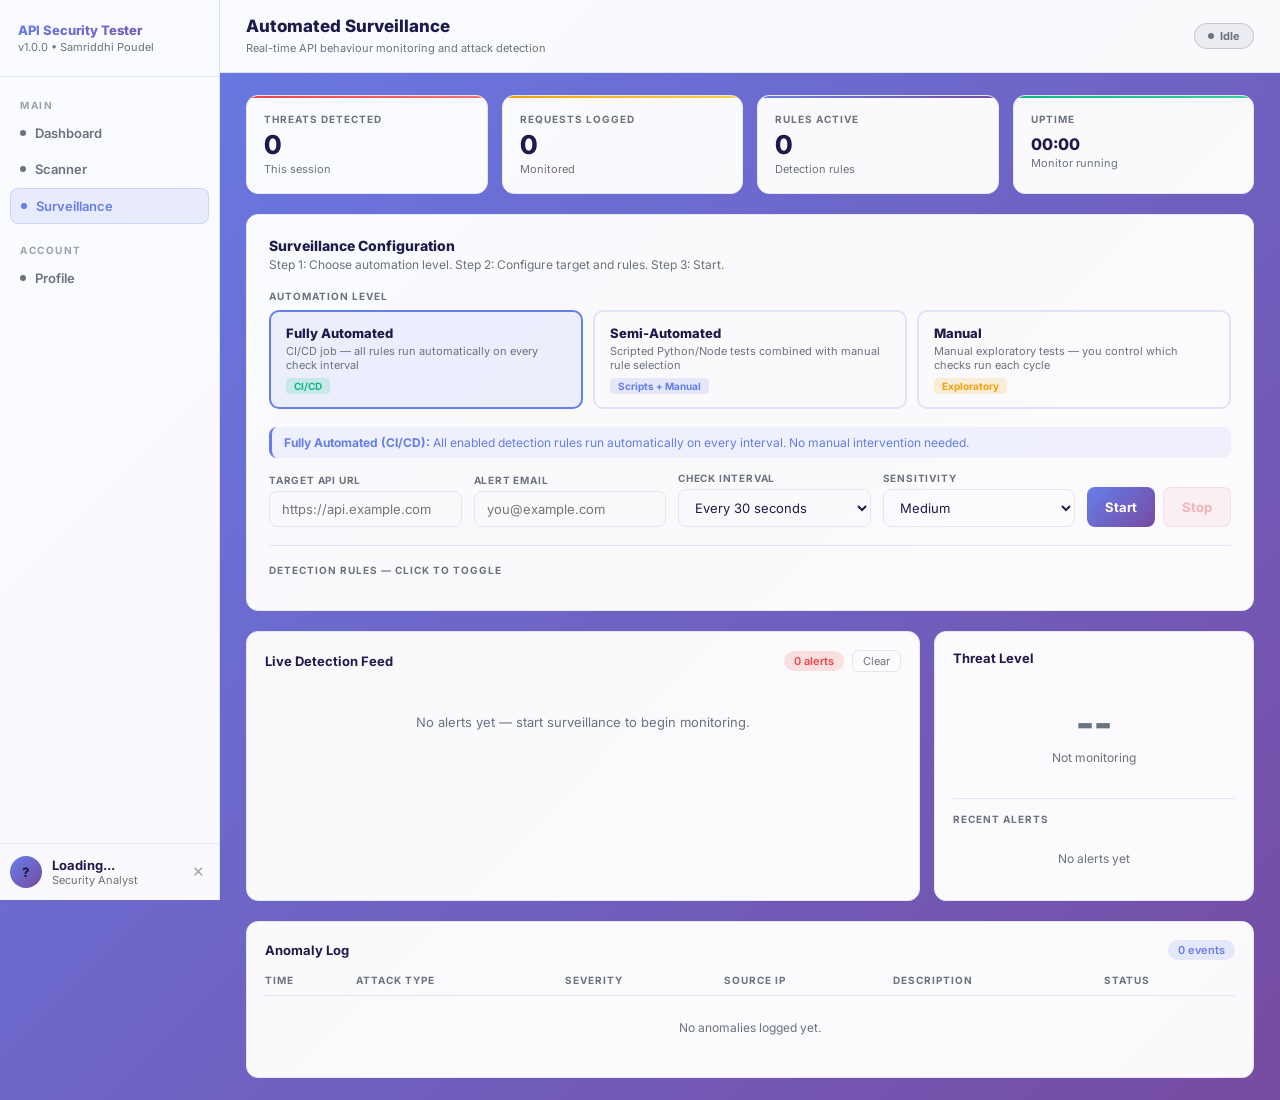
==== frontend/surveillance.html @ ee16714f "Update- scanner problems fixed, results are improved and automation is added along with updated ui" ====
<!DOCTYPE html>
<html lang="en">
<head>
    <meta charset="UTF-8">
    <meta name="viewport" content="width=device-width, initial-scale=1.0">
    <title>Surveillance - API Security Tester</title>
    <style>
        @import url('https://fonts.googleapis.com/css2?family=Inter:wght@400;500;600;700;800&display=swap');
        
        *,*::before,*::after{margin:0;padding:0;box-sizing:border-box;}
        :root{--primary:#667eea;--secondary:#764ba2;--success:#10b981;--danger:#ef4444;--warning:#f59e0b;--info:#3b82f6;--bg:#0c0c1d;--surface:#12122b;--surface2:#1a1a38;--border:rgba(102,126,234,0.15);--text:#e2e8f0;--muted:#64748b;}
        body{font-family: 'Inter', sans-serif;background: linear-gradient(135deg, var(--primary) 0%, var(--secondary) 100%);color: #1e1b4b;min-height:100vh;display:flex;}
        .sidebar{width:220px;flex-shrink:0;background:#12122b;border-right:1px solid rgba(102,126,234,0.15);display:flex;flex-direction:column;position:fixed;top:0;left:0;bottom:0;z-index:100;}
        .logo{padding:22px 18px;border-bottom:1px solid rgba(102,126,234,0.15);}
        .logo h1{font-size:13px;font-weight:800;background:linear-gradient(135deg,var(--primary),var(--secondary));-webkit-background-clip:text;-webkit-text-fill-color:transparent;}
        .logo p{font-size:11px;color: #6b7280;margin-top:2px;font-family: 'Inter', sans-serif;}
        .nav{flex:1;padding:14px 10px;}
        .nav-label{font-size:10px;font-weight:700;color: #6b7280;letter-spacing:1.5px;text-transform:uppercase;padding:8px 10px 5px;}
        .nav-a{color:#64748b !important;display:flex;align-items:center;gap:9px;padding:9px 10px;border-radius:8px;margin-bottom:2px;color: #6b7280;font-size:13px;font-weight:600;text-decoration:none;transition:all .18s;}
        .nav-a:hover{background:rgba(102,126,234,.1);color: #1e1b4b;}
        .nav-a.active{background:rgba(102,126,234,.15);color:var(--primary);border: 1px solid #e5e7eb;}
        .ndot{width:6px;height:6px;border-radius:50%;background:currentColor;flex-shrink:0;}
        .sidebar-foot{padding:12px 10px;border-top:1px solid rgba(102,126,234,0.15);display:flex;align-items:center;gap:10px;}
        .avatar{width:32px;height:32px;border-radius:50%;background:linear-gradient(135deg,var(--primary),var(--secondary));display:flex;align-items:center;justify-content:center;font-weight:800;font-size:13px;flex-shrink:0;}
        .uinfo{flex:1;min-width:0;}
        .uname{font-size:13px;font-weight:700;white-space:nowrap;overflow:hidden;text-overflow:ellipsis;}
        .urole{font-size:11px;color:#64748b;}
        .logout-btn{background:none;border:none;color: #6b7280;cursor:pointer;font-size:15px;padding:4px;transition:color .18s;}
        .logout-btn:hover{color:var(--danger);}
        .main{margin-left:220px;flex:1;display:flex;flex-direction:column;}
        .topbar{padding:16px 26px;border-bottom:1px solid rgba(102,126,234,0.18);background: rgba(255,255,255,0.97);display:flex;justify-content:space-between;align-items:center;position:sticky;top:0;z-index:50;}
        .topbar h2{font-size:17px;font-weight:800;}
        .topbar small{font-size:11px;color: #6b7280;}
        .mon-pill{display:flex;align-items:center;gap:6px;padding:5px 13px;border-radius:20px;font-size:11px;font-weight:700;font-family: 'Inter', sans-serif;background:rgba(100,116,139,.1);border:1px solid rgba(100,116,139,.3);color: #6b7280;}
        .pulse{width:6px;height:6px;border-radius:50%;background:currentColor;animation:pulse 1.5s infinite;}
        @keyframes pulse{0%,100%{opacity:1;}50%{opacity:.3;}}
        .page{padding:22px 26px;}
        .stats{display:grid;grid-template-columns:repeat(4,1fr);gap:14px;margin-bottom:20px;}
        .sc{background: rgba(255,255,255,0.97);border: 1px solid #e5e7eb;border-radius:12px;padding:17px;position:relative;overflow:hidden;transition:transform .2s;}
        .sc:hover{transform:translateY(-2px);}
        .sc::before{content:'';position:absolute;top:0;left:0;right:0;height:2px;}
        .sc.rd::before{background:linear-gradient(90deg,var(--danger),#f87171);}
        .sc.ye::before{background:linear-gradient(90deg,var(--warning),#fcd34d);}
        .sc.bl::before{background:linear-gradient(90deg,var(--primary),var(--secondary));}
        .sc.gr::before{background:linear-gradient(90deg,var(--success),#34d399);}
        .sc-label{font-size:10px;font-weight:700;color: #6b7280;text-transform:uppercase;letter-spacing:1px;margin-bottom:7px;}
        .sc-val{font-size:26px;font-weight:800;font-family: 'Inter', sans-serif;line-height:1;margin-bottom:4px;}
        .sc-sub{font-size:11px;color: #6b7280;}
        .config-panel{background: rgba(255,255,255,0.97);border: 1px solid #e5e7eb;border-radius:12px;padding:22px;margin-bottom:20px;}
        .config-panel h3{font-size:14px;font-weight:800;margin-bottom:3px;}
        .config-sub{font-size:12px;color: #6b7280;margin-bottom:18px;}
        .form-row{display:grid;grid-template-columns:1fr 1fr 1fr 1fr auto;gap:12px;align-items:end;}
        .fg{display:flex;flex-direction:column;gap:5px;}
        .fl{font-size:10px;font-weight:700;color: #6b7280;text-transform:uppercase;letter-spacing:.8px;}
        .fi,.fs{background:rgba(255,255,255,.04);border: 1px solid #e5e7eb;border-radius:8px;padding:9px 12px;color: #1e1b4b;font-family: 'Inter', sans-serif;font-size:13px;width:100%;outline:none;transition:border-color .18s;}
        .fi:focus,.fs:focus{border-color:rgba(102,126,234,.5);}
        .fs option{background:rgba(255,255,255,0.85);}
        .btn-row{display:flex;gap:8px;}
        .btn-start{padding:9px 18px;background:linear-gradient(135deg,var(--primary),var(--secondary));color:#fff;border:none;border-radius:8px;font-family: 'Inter', sans-serif;font-size:13px;font-weight:700;cursor:pointer;transition:all .2s;height:40px;}
        .btn-start:hover:not([disabled]){transform:translateY(-1px);box-shadow:0 6px 16px rgba(102,126,234,.35);}
        .btn-start[disabled]{opacity:.45;cursor:not-allowed;}
        .btn-stop{padding:9px 18px;background:rgba(239,68,68,.12);color:var(--danger);border:1px solid rgba(239,68,68,.3);border-radius:8px;font-family: 'Inter', sans-serif;font-size:13px;font-weight:700;cursor:pointer;transition:all .2s;height:40px;}
        .btn-stop:hover:not([disabled]){background:rgba(239,68,68,.22);}
        .btn-stop[disabled]{opacity:.4;cursor:not-allowed;}
        .rules-wrap{margin-top:18px;padding-top:18px;border-top:1px solid rgba(102,126,234,0.18);}
        .rules-label{font-size:10px;font-weight:700;color: #6b7280;text-transform:uppercase;letter-spacing:1px;margin-bottom:12px;}
        .rules-grid{display:grid;grid-template-columns:repeat(3,1fr);gap:10px;}
        .rule-card{background:rgba(255,255,255,.02);border: 1px solid #e5e7eb;border-radius:10px;padding:13px;display:flex;align-items:flex-start;gap:11px;cursor:pointer;transition:all .18s;user-select:none;}
        .rule-card:hover{border-color:rgba(102,126,234,.35);background:rgba(102,126,234,.05);}
        .rule-card.on{border-color:rgba(16,185,129,.3);background:rgba(16,185,129,.05);}
        .rtoggle{width:17px;height:17px;border-radius:4px;border:2px solid #6b7280;flex-shrink:0;display:flex;align-items:center;justify-content:center;font-size:11px;margin-top:1px;transition:all .18s;color:transparent;}
        .rule-card.on .rtoggle{background:var(--success);border-color:var(--success);color:#fff;}
        .rinfo h4{font-size:12px;font-weight:700;margin-bottom:2px;}
        .rinfo p{font-size:11px;color: #6b7280;}
        .rbadge{display:inline-block;padding:2px 7px;border-radius:4px;font-size:10px;font-weight:700;font-family: 'Inter', sans-serif;margin-top:5px;}
        .grid2{display:grid;grid-template-columns:1fr 320px;gap:14px;margin-bottom:20px;}
        .card{background: rgba(255,255,255,0.97);border: 1px solid #e5e7eb;border-radius:12px;padding:18px;}
        .card-head{display:flex;justify-content:space-between;align-items:center;margin-bottom:14px;}
        .card-title{font-size:13px;font-weight:700;}
        .chip{font-size:11px;padding:3px 10px;border-radius:20px;font-family: 'Inter', sans-serif;font-weight:600;}
        .chip-r{background:rgba(239,68,68,.15);color:var(--danger);}
        .chip-b{background:rgba(102,126,234,.15);color:var(--primary);}
        .feed{max-height:400px;overflow-y:auto;display:flex;flex-direction:column;gap:6px;}
        .feed-item{background:rgba(255,255,255,.025);border:1px solid rgba(255,255,255,.06);border-radius:8px;padding:11px;display:flex;gap:10px;align-items:flex-start;}
        .fi-dot{width:7px;height:7px;border-radius:50%;margin-top:4px;flex-shrink:0;}
        .fi-body{flex:1;min-width:0;}
        .fi-title{font-size:12px;font-weight:700;margin-bottom:2px;}
        .fi-detail{font-size:11px;color: #6b7280;font-family: 'Inter', sans-serif;white-space:nowrap;overflow:hidden;text-overflow:ellipsis;}
        .fi-time{font-size:10px;color: #6b7280;font-family: 'Inter', sans-serif;white-space:nowrap;}
        .feed-empty{text-align:center;padding:28px;color: #6b7280;font-size:13px;}
        .threat-display{text-align:center;padding:18px 0;border-bottom:1px solid rgba(102,126,234,0.18);margin-bottom:14px;}
        .threat-val{font-size:40px;font-weight:800;font-family: 'Inter', sans-serif;}
        .threat-lbl{font-size:12px;color: #6b7280;margin-top:3px;}
        .tbars{display:flex;gap:3px;justify-content:center;margin-top:10px;}
        .tbar{width:18px;height:5px;border-radius:2px;background:rgba(255,255,255,.07);}
        .alerts-label{font-size:10px;font-weight:700;color: #6b7280;text-transform:uppercase;letter-spacing:1px;margin-bottom:10px;}
        .alert-list{display:flex;flex-direction:column;gap:6px;max-height:220px;overflow-y:auto;}
        .alert-item{border-radius:7px;padding:9px 11px;}
        .alert-item.critical,.alert-item.high{background:rgba(239,68,68,.07);border:1px solid rgba(239,68,68,.2);}
        .alert-item.medium{background:rgba(245,158,11,.07);border:1px solid rgba(245,158,11,.2);}
        .alert-item.low{background:rgba(16,185,129,.07);border:1px solid rgba(16,185,129,.18);}
        .alert-item.info{background:rgba(102,126,234,.07);border:1px solid rgba(102,126,234,.18);}
        .ai-title{font-size:12px;font-weight:700;margin-bottom:2px;}
        .ai-msg{font-size:11px;color: #6b7280;}
        .alert-empty{text-align:center;padding:16px;color: #6b7280;font-size:12px;}
        .log-scroll{overflow-x:auto;}
        .ltbl{width:100%;border-collapse:collapse;}
        .ltbl th{text-align:left;font-size:10px;font-weight:700;color: #6b7280;text-transform:uppercase;letter-spacing:1px;padding:0 10px 9px 0;border-bottom:1px solid rgba(102,126,234,0.18);}
        .ltbl td{padding:9px 10px 9px 0;font-size:11px;border-bottom:1px solid rgba(255,255,255,.04);vertical-align:middle;font-family: 'Inter', sans-serif;}
        .ltbl tr:last-child td{border-bottom:none;}
        .sev{display:inline-block;padding:2px 7px;border-radius:4px;font-size:10px;font-weight:700;}
        .sev.critical{background:rgba(239,68,68,.2);color:#f87171;}
        .sev.high{background:rgba(245,158,11,.2);color:#fcd34d;}
        .sev.medium{background:rgba(102,126,234,.2);color:var(--primary);}
        .sev.low{background:rgba(16,185,129,.2);color:var(--success);}
        .clear-btn{background:none;border: 1px solid #e5e7eb;color: #6b7280;padding:3px 10px;border-radius:6px;font-size:11px;cursor:pointer;font-family: 'Inter', sans-serif;transition:color .18s;}
        .clear-btn:hover{color: #1e1b4b;}
        

        .sidebar { background: rgba(255,255,255,0.97) !important; border-right: 1px solid rgba(102,126,234,0.2) !important; }
        .logo p { color: #6b7280 !important; }
        .nav-label { color: #9ca3af !important; }
        .nav-a { color: #6b7280 !important; }
        .nav-a:hover { background: rgba(102,126,234,.08) !important; color: #1e1b4b !important; }
        .nav-a.active { background: rgba(102,126,234,.12) !important; color: #667eea !important; border-color: rgba(102,126,234,0.2) !important; }
        .uname { color: #1e1b4b !important; }
        .urole { color: #6b7280 !important; }
        .logout-btn { color: #9ca3af !important; }
        .sidebar-foot { border-top-color: rgba(102,126,234,0.15) !important; }

        
        
        
        
        
        
        
        
        
        
        
        
        
        
        
        
        
        
        
        
        
        
        
        
        

        
        /* Automation level selector */
        .auto-row{display:grid;grid-template-columns:repeat(3,1fr);gap:10px;margin-bottom:18px;}
        .auto-card{border:2px solid rgba(102,126,234,0.18);border-radius:10px;padding:13px 15px;cursor:pointer;transition:all .18s;background:rgba(255,255,255,.02);}
        .auto-card:hover{border-color:rgba(102,126,234,.45);background:rgba(102,126,234,.05);}
        .auto-card.selected{border-color:var(--primary);background:rgba(102,126,234,.1);}
        .auto-card h4{font-size:13px;font-weight:800;margin-bottom:3px;}
        .auto-card p{font-size:11px;color:#6b7280;}
        .auto-badge{display:inline-block;padding:2px 8px;border-radius:4px;font-size:10px;font-weight:700;margin-top:6px;font-family: 'Inter', sans-serif;}
        
        
        
        

        ::-webkit-scrollbar{width:5px;height:5px;} ::-webkit-scrollbar-track{background: linear-gradient(135deg, var(--primary) 0%, var(--secondary) 100%);} ::-webkit-scrollbar-thumb{background:rgba(102,126,234,.3);border-radius:3px;}
        @media(max-width:1100px){.rules-grid{grid-template-columns:1fr 1fr;}.grid2{grid-template-columns:1fr;}.stats{grid-template-columns:repeat(2,1fr);}}
        @media(max-width:768px){.sidebar{display:none;}.main{margin-left:0;}.form-row{grid-template-columns:1fr;}.rules-grid{grid-template-columns:1fr;}}
    </style>
</head>
<body>

<aside class="sidebar">
    <div class="logo">
        <h1>API Security Tester</h1>
        <p>v1.0.0 &bull; Samriddhi Poudel</p>
    </div>
    <nav class="nav">
        <div class="nav-label">Main</div>
        <a class="nav-a" href="dashboard.html"><span class="ndot"></span>Dashboard</a>
        <a class="nav-a" href="index.html"><span class="ndot"></span>Scanner</a>
        <a class="nav-a active" href="surveillance.html"><span class="ndot"></span>Surveillance</a>
        <div class="nav-label" style="margin-top:12px;">Account</div>
        <a class="nav-a" href="#"><span class="ndot"></span>Profile</a>
    </nav>
    <div class="sidebar-foot">
        <div class="avatar" id="av">?</div>
        <div class="uinfo">
            <div class="uname" id="un">Loading...</div>
            <div class="urole">Security Analyst</div>
        </div>
        <button class="logout-btn" id="logoutBtn" title="Logout">&#10005;</button>
    </div>
</aside>

<div class="main">
    <div class="topbar">
        <div>
            <h2>Automated Surveillance</h2>
            <small>Real-time API behaviour monitoring and attack detection</small>
        </div>
        <div class="mon-pill" id="monPill"><div class="pulse"></div><span id="monText">Idle</span></div>
    </div>

    <div class="page">

        <div class="stats">
            <div class="sc rd"><div class="sc-label">Threats Detected</div><div class="sc-val" id="vThreats">0</div><div class="sc-sub">This session</div></div>
            <div class="sc ye"><div class="sc-label">Requests Logged</div><div class="sc-val" id="vReqs">0</div><div class="sc-sub">Monitored</div></div>
            <div class="sc bl"><div class="sc-label">Rules Active</div><div class="sc-val" id="vRules">0</div><div class="sc-sub">Detection rules</div></div>
            <div class="sc gr"><div class="sc-label">Uptime</div><div class="sc-val" id="vUptime" style="font-size:16px;padding-top:4px;">00:00</div><div class="sc-sub">Monitor running</div></div>
        </div>

        <div class="config-panel">
            <h3>Surveillance Configuration</h3>
            <p class="config-sub">Step 1: Choose automation level. Step 2: Configure target and rules. Step 3: Start.</p>

            <!-- Automation Level (Flowchart: Automation Level? branch) -->
            <div style="font-size:10px;font-weight:700;color:#6b7280;text-transform:uppercase;letter-spacing:1px;margin-bottom:8px;">Automation Level</div>
            <div class="auto-row">
                <div class="auto-card selected" id="al-fully" onclick="setAutoLevel('fully_automated')">
                    <h4>Fully Automated</h4>
                    <p>CI/CD job — all rules run automatically on every check interval</p>
                    <span class="auto-badge" style="background:rgba(16,185,129,.15);color:#10b981;">CI/CD</span>
                </div>
                <div class="auto-card" id="al-semi" onclick="setAutoLevel('semi_automated')">
                    <h4>Semi-Automated</h4>
                    <p>Scripted Python/Node tests combined with manual rule selection</p>
                    <span class="auto-badge" style="background:rgba(102,126,234,.15);color:#667eea;">Scripts + Manual</span>
                </div>
                <div class="auto-card" id="al-manual" onclick="setAutoLevel('manual')">
                    <h4>Manual</h4>
                    <p>Manual exploratory tests — you control which checks run each cycle</p>
                    <span class="auto-badge" style="background:rgba(245,158,11,.15);color:#f59e0b;">Exploratory</span>
                </div>
            </div>

            <div id="autoModeNote" style="font-size:12px;color:#667eea;margin-bottom:14px;padding:8px 12px;background:rgba(102,126,234,.08);border-radius:8px;border-left:3px solid #667eea;">
                <strong>Fully Automated (CI/CD):</strong> All enabled detection rules run automatically on every interval. No manual intervention needed.
            </div>

            <div class="form-row">
                <div class="fg">
                    <label class="fl">Target API URL</label>
                    <input class="fi" id="targetUrl" type="url" placeholder="https://api.example.com">
                </div>
                <div class="fg">
                    <label class="fl">Alert Email</label>
                    <input class="fi" id="alertEmail" type="email" placeholder="you@example.com">
                </div>
                <div class="fg">
                    <label class="fl">Check Interval</label>
                    <select class="fs" id="interval">
                        <option value="10000">Every 10 seconds</option>
                        <option value="30000" selected>Every 30 seconds</option>
                        <option value="60000">Every 1 minute</option>
                        <option value="300000">Every 5 minutes</option>
                    </select>
                </div>
                <div class="fg">
                    <label class="fl">Sensitivity</label>
                    <select class="fs" id="sensitivity">
                        <option value="low">Low</option>
                        <option value="medium" selected>Medium</option>
                        <option value="high">High</option>
                    </select>
                </div>
                <div class="btn-row">
                    <button class="btn-start" id="btnStart">Start</button>
                    <button class="btn-stop" id="btnStop" disabled>Stop</button>
                    <button class="btn-start" id="btnManual" style="display:none;background:linear-gradient(135deg,#f59e0b,#d97706);" onclick="manualCheck()">Run Manual Check</button>
                </div>
            </div>

            <div class="rules-wrap">
                <div class="rules-label">Detection Rules — click to toggle</div>
                <div class="rules-grid" id="rulesGrid"></div>
            </div>
        </div>

        <div class="grid2">
            <div class="card">
                <div class="card-head">
                    <span class="card-title">Live Detection Feed</span>
                    <div style="display:flex;gap:8px;align-items:center;">
                        <span class="chip chip-r" id="alertChip">0 alerts</span>
                        <button class="clear-btn" id="clearBtn">Clear</button>
                    </div>
                </div>
                <div class="feed" id="feed">
                    <div class="feed-empty" id="feedEmpty">No alerts yet — start surveillance to begin monitoring.</div>
                </div>
            </div>

            <div style="display:flex;flex-direction:column;gap:14px;">
                <div class="card">
                    <div class="card-head"><span class="card-title">Threat Level</span></div>
                    <div class="threat-display">
                        <div class="threat-val" id="threatVal" style="color:#6b7280">--</div>
                        <div class="threat-lbl" id="threatLbl">Not monitoring</div>
                        <div class="tbars" id="tbars">
                            <div class="tbar"></div>
                            <div class="tbar"></div>
                            <div class="tbar"></div>
                            <div class="tbar"></div>
                            <div class="tbar"></div>
                        </div>
                    </div>
                    <div class="alerts-label">Recent Alerts</div>
                    <div class="alert-list" id="alertList">
                        <div class="alert-empty">No alerts yet</div>
                    </div>
                </div>
            </div>
        </div>

        <div class="card">
            <div class="card-head">
                <span class="card-title">Anomaly Log</span>
                <span class="chip chip-b" id="logChip">0 events</span>
            </div>
            <div class="log-scroll">
                <table class="ltbl">
                    <thead>
                        <tr>
                            <th>Time</th>
                            <th>Attack Type</th>
                            <th>Severity</th>
                            <th>Source IP</th>
                            <th>Description</th>
                            <th>Status</th>
                        </tr>
                    </thead>
                    <tbody id="logBody">
                        <tr><td colspan="6" style="text-align:center;color: #6b7280;padding:24px;font-size:12px;font-family: 'Inter', sans-serif;">No anomalies logged yet.</td></tr>
                    </tbody>
                </table>
            </div>
        </div>

    </div>
</div>

<script>
var API = 'http://127.0.0.1:8000';
var timer = null;
var uptimer = null;
var startTime = null;
var threats = 0;
var reqs = 0;
var score = 0;
var logCount = 0;
var alertCount = 0;

var autoLevel = 'fully_automated';

var RULES = [
    { id:'rate',     name:'Rate Limit Violation',  desc:'Excessive requests from single IP',       sev:'high',     color:'#f59e0b' },
    { id:'brute',    name:'Brute Force Attack',     desc:'Repeated failed auth attempts',           sev:'critical', color:'#ef4444' },
    { id:'sql',      name:'SQL Injection',          desc:'SQL injection patterns in requests',      sev:'critical', color:'#ef4444' },
    { id:'xss',      name:'XSS Attack',             desc:'Cross-site scripting payload detected',   sev:'high',     color:'#ef4444' },
    { id:'cmd',      name:'Command Injection',      desc:'OS command injection patterns',           sev:'critical', color:'#ef4444' },
    { id:'path',     name:'Path Traversal',         desc:'Directory traversal patterns detected',   sev:'high',     color:'#f59e0b' },
    { id:'headers',  name:'Missing Headers',        desc:'Required security headers absent',        sev:'medium',   color:'#f59e0b' },
    { id:'exposure', name:'Data Exposure',          desc:'Sensitive keywords in response body',     sev:'high',     color:'#f59e0b' },
    { id:'https',    name:'HTTPS Enforcement',      desc:'Endpoint using unencrypted HTTP',         sev:'medium',   color:'#3b82f6' }
];

var enabled = {};
RULES.forEach(function(r) { enabled[r.id] = true; });

function init() {
    // auth removed

    renderRules();
    updateRulesCount();

    document.getElementById('btnStart').addEventListener('click', startMonitor);
    document.getElementById('btnStop').addEventListener('click', stopMonitor);
    document.getElementById('clearBtn').addEventListener('click', clearFeed);
    document.getElementById('logoutBtn').addEventListener('click', function() {
        window.location.href = 'dashboard.html';
    });
}

function renderRules() {
    var grid = document.getElementById('rulesGrid');
    var running = timer !== null;
    var html = '';
    RULES.forEach(function(r) {
        var on = enabled[r.id] ? 'on' : '';
        var check = enabled[r.id] ? '&#10003;' : '';
        var bgColor = r.color + '22';
        html += '<div class="rule-card ' + on + '" id="rc-' + r.id + '" onclick="toggleRule(\'' + r.id + '\')">';
        html += '<div class="rtoggle">' + check + '</div>';
        html += '<div class="rinfo">';
        html += '<h4>' + r.name + '</h4>';
        html += '<p>' + r.desc + '</p>';
        html += '<span class="rbadge" style="background:' + bgColor + ';color:' + r.color + '">' + r.sev.toUpperCase() + '</span>';
        html += '</div></div>';
    });
    grid.innerHTML = html;
}

function toggleRule(id) {
    if (timer !== null) return;
    enabled[id] = !enabled[id];
    renderRules();
    updateRulesCount();
}

function updateRulesCount() {
    var count = 0;
    RULES.forEach(function(r) { if (enabled[r.id]) count++; });
    document.getElementById('vRules').textContent = count;
}


function setAutoLevel(level) {
    autoLevel = level;
    // Update card styles
    document.getElementById('al-fully').classList.toggle('selected', level === 'fully_automated');
    document.getElementById('al-semi').classList.toggle('selected',  level === 'semi_automated');
    document.getElementById('al-manual').classList.toggle('selected', level === 'manual');

    var note = document.getElementById('autoModeNote');
    var msgs = {
        'fully_automated': '<strong>Fully Automated (CI/CD):</strong> All enabled detection rules run automatically on every interval. No manual intervention needed.',
        'semi_automated':  '<strong>Semi-Automated (Scripts + Manual):</strong> Core security scans run automatically. You can also trigger manual checks using the rules toggles.',
        'manual':          '<strong>Manual Exploratory:</strong> No automatic checks. Click <em>Run Manual Check</em> to run a single scan cycle on demand.'
    };
    note.innerHTML = msgs[level] || '';

    // Show/hide manual trigger button
    var manBtn = document.getElementById('btnManual');
    if (manBtn) manBtn.style.display = level === 'manual' ? 'inline-flex' : 'none';
}

function startMonitor() {
    var url = document.getElementById('targetUrl').value.trim();
    if (!url) { alert('Please enter a target API URL'); return; }
    if (url.indexOf('http') !== 0) { alert('URL must start with http:// or https://'); return; }
    var email = document.getElementById('alertEmail').value.trim();
    if (!email || email.indexOf('@') === -1) { alert('Please enter a valid alert email address'); return; }

    var anyEnabled = false;
    RULES.forEach(function(r) { if (enabled[r.id]) anyEnabled = true; });
    if (!anyEnabled) { alert('Please enable at least one detection rule'); return; }

    document.getElementById('btnStart').disabled = true;
    document.getElementById('btnStop').disabled = false;
    setPill('on');
    renderRules();

    startTime = Date.now();
    uptimer = setInterval(tickUptime, 1000);

    var modeLabels = {
        'fully_automated': 'Fully Automated (CI/CD)',
        'semi_automated':  'Semi-Automated (Scripts + Manual)',
        'manual':          'Manual Exploratory'
    };
    addFeedItem('info', 'Surveillance Started', 'Mode: ' + (modeLabels[autoLevel] || autoLevel) + ' | Target: ' + url, '#667eea');

    if (autoLevel === 'manual') {
        // Manual mode — no auto interval, user triggers checks manually
        addFeedItem('info', 'Manual Mode Active', 'Click "Run Manual Check" to trigger a scan cycle', '#f59e0b');
        return;
    }

    // Fully automated: run all enabled rules every interval
    // Semi-automated: run core rules (sql, xss, brute, rate) every interval; others need manual trigger
    runChecks(url);
    var interval = parseInt(document.getElementById('interval').value);
    timer = setInterval(function() { runChecks(url); }, interval);
}

function manualCheck() {
    // Manual exploratory — single on-demand check cycle
    var url = document.getElementById('targetUrl').value.trim();
    if (!url) { alert('Please enter a target API URL'); return; }
    addFeedItem('info', 'Manual Check Triggered', 'Running single scan cycle on demand', '#f59e0b');
    runChecks(url);
}

function stopMonitor() {
    clearInterval(timer);
    clearInterval(uptimer);
    timer = null;
    document.getElementById('btnStart').disabled = false;
    document.getElementById('btnStop').disabled = true;
    setPill('off');
    renderRules();
    addFeedItem('info', 'Surveillance Stopped', 'Monitoring halted by user', '#667eea');
}

function setPill(state) {
    var pill = document.getElementById('monPill');
    var txt  = document.getElementById('monText');
    pill.style.background   = state === 'on' ? 'rgba(16,185,129,.1)'  : state === 'off' ? 'rgba(239,68,68,.1)'   : 'rgba(100,116,139,.1)';
    pill.style.borderColor  = state === 'on' ? 'rgba(16,185,129,.3)'  : state === 'off' ? 'rgba(239,68,68,.3)'   : 'rgba(100,116,139,.3)';
    pill.style.color        = state === 'on' ? 'var(--success)'        : state === 'off' ? 'var(--danger)'         : '#6b7280';
    txt.textContent         = state === 'on' ? 'Monitoring'            : state === 'off' ? 'Stopped'               : 'Idle';
}

function runChecks(url) {
    reqs++;
    document.getElementById('vReqs').textContent = reqs;

    var sens = document.getElementById('sensitivity').value;
    var w = sens === 'low' ? 0.12 : sens === 'high' ? 0.55 : 0.3;

    if (enabled['https'] && url.indexOf('https://') !== 0) {
        triggerAlert('HTTPS Enforcement', 'medium', url, 'Endpoint using plain HTTP — traffic is unencrypted');
    }

    var allChecks = [
        { id:'rate',     sev:'high',     msg:'Excessive requests — ' + rnd(20,150) + ' req/min from ' + randIP() },
        { id:'brute',    sev:'critical', msg: rnd(10,40) + ' failed auth attempts from ' + randIP() + ' in 5 min' },
        { id:'sql',      sev:'critical', msg:"SQL injection pattern: ' OR 1=1-- detected in request params" },
        { id:'xss',      sev:'high',     msg:'XSS payload [script]alert()[/script] found in request body' },
        { id:'cmd',      sev:'critical', msg:'Command injection attempt: ; cat /etc/passwd detected' },
        { id:'path',     sev:'high',     msg:'Path traversal ../../etc/passwd detected in request path' },
        { id:'headers',  sev:'medium',   msg:'Missing: X-Frame-Options, Content-Security-Policy' },
        { id:'exposure', sev:'high',     msg:'Response contains: password, token, api_key keywords' }
    ];

    // Flowchart: Automation Level determines which checks run
    // Fully Automated  → all enabled rules run every cycle (CI/CD job)
    // Semi-Automated   → core security rules only (auth, injection, rate); others skipped
    // Manual           → runChecks only called on-demand via manualCheck(); all enabled rules run once
    var coreRules = ['rate', 'brute', 'sql', 'xss'];
    var checksToRun = allChecks.filter(function(c) {
        if (!enabled[c.id]) return false;
        if (autoLevel === 'semi_automated') return coreRules.indexOf(c.id) !== -1;
        return true; // fully_automated or manual: run all enabled
    });

    checksToRun.forEach(function(c) {
        if (Math.random() < w) {
            var rule = null;
            RULES.forEach(function(r) { if (r.id === c.id) rule = r; });
            triggerAlert(rule ? rule.name : c.id, c.sev, url, c.msg);
        }
    });

    if (reqs % 3 === 0) {
        addFeedItem('ok', 'Health Check OK', url + ' responded normally', '#10b981');
    }

    // Always send email after every check — threats or no threats
    var emailAddr = document.getElementById('alertEmail').value.trim();
    if (emailAddr) {
        var hasThreats = threats > 0;
        fetch(API + '/api/surveillance/alert-email', {
            method: 'POST',
            credentials: 'include',
            headers: { 'Content-Type': 'application/json' },
            body: JSON.stringify({
                email: emailAddr,
                type: hasThreats ? 'Surveillance Check — Threats Found' : 'Surveillance Check — No Issues',
                severity: hasThreats ? 'high' : 'none',
                description: hasThreats ? threats + ' threat(s) detected this session' : 'No threats detected — endpoint appears healthy',
                target: url,
                timestamp: new Date().toISOString()
            })
        }).catch(function(e) { console.error('Email send failed:', e); });
    }

    updateThreat();
}

function triggerAlert(type, sev, src, desc) {
    threats++;
    alertCount++;
    // Send email alert via backend
    var email = document.getElementById('alertEmail').value.trim();
    if (email) {
        fetch(API + '/api/surveillance/alert-email', {
            method: 'POST',
            credentials: 'include',
            headers: { 'Content-Type': 'application/json' },
            body: JSON.stringify({
                email: email,
                type: type,
                severity: sev,
                description: desc,
                target: document.getElementById('targetUrl').value.trim(),
                timestamp: new Date().toISOString()
            })
        }).catch(function(e) { console.error('Email alert failed:', e); });
    }
    var sevScores = { critical: 3, high: 2, medium: 1, low: 0.5 };
    score += sevScores[sev] || 1;

    document.getElementById('vThreats').textContent = threats;
    document.getElementById('alertChip').textContent = alertCount + (alertCount !== 1 ? ' alerts' : ' alert');

    var sevColors = { critical:'#ef4444', high:'#ef4444', medium:'#f59e0b', low:'#10b981' };
    var c = sevColors[sev] || '#667eea';

    addFeedItem('alert', type, desc, c);
    addAlertItem(type, sev, desc);
    addLogRow(type, sev, desc);
}

function addFeedItem(kind, title, detail, color) {
    var empty = document.getElementById('feedEmpty');
    if (empty) empty.parentNode.removeChild(empty);

    var feed = document.getElementById('feed');
    var div = document.createElement('div');
    div.className = 'feed-item';
    div.innerHTML = '<div class="fi-dot" style="background:' + color + '"></div>' +
        '<div class="fi-body">' +
            '<div class="fi-title">' + title + '</div>' +
            '<div class="fi-detail">' + detail + '</div>' +
        '</div>' +
        '<div class="fi-time">' + nowTime() + '</div>';
    feed.insertBefore(div, feed.firstChild);
    while (feed.children.length > 60) feed.removeChild(feed.lastChild);
}

function addAlertItem(title, sev, msg) {
    var list = document.getElementById('alertList');
    var empty = list.querySelector('.alert-empty');
    if (empty) list.removeChild(empty);

    var sevColors = { critical:'#ef4444', high:'#ef4444', medium:'#f59e0b', low:'#10b981', info:'#667eea' };
    var c = sevColors[sev] || '#667eea';

    var div = document.createElement('div');
    div.className = 'alert-item ' + sev;
    div.innerHTML = '<div class="ai-title" style="color:' + c + '">' + title + '</div>' +
                    '<div class="ai-msg">' + msg + '</div>';
    list.insertBefore(div, list.firstChild);
    while (list.children.length > 8) list.removeChild(list.lastChild);
}

function addLogRow(type, sev, desc) {
    logCount++;
    document.getElementById('logChip').textContent = logCount + (logCount !== 1 ? ' events' : ' event');

    var tbody = document.getElementById('logBody');
    var placeholder = tbody.querySelector('td[colspan]');
    if (placeholder) placeholder.parentNode.parentNode.removeChild(placeholder.parentNode);

    var tr = document.createElement('tr');
    tr.innerHTML = '<td style="color:#6b7280">' + nowTime() + '</td>' +
        '<td style="color: #1e1b4b;font-weight:600;font-family: 'Inter', sans-serif;max-width:240px;overflow:hidden;text-overflow:ellipsis;white-space:nowrap;font-family: 'Inter', sans-serif;font-weight:700;font-size:10px">OPEN</td>';
    tbody.insertBefore(tr, tbody.firstChild);
    while (tbody.children.length > 25) tbody.removeChild(tbody.lastChild);
}

function updateThreat() {
    var val = document.getElementById('threatVal');
    var lbl = document.getElementById('threatLbl');
    var bars = document.getElementById('tbars').querySelectorAll('.tbar');
    var level, color, text, fill, cls;

    if (score === 0)       { level='NONE';     color='var(--success)'; text='No threats detected';      fill=0; cls=''; }
    else if (score <= 4)   { level='LOW';      color='var(--success)'; text='Low threat activity';      fill=1; cls='low'; }
    else if (score <= 10)  { level='MEDIUM';   color='var(--warning)'; text='Moderate activity';        fill=3; cls='medium'; }
    else if (score <= 20)  { level='HIGH';     color='var(--danger)';  text='Active attacks detected';  fill=4; cls='high'; }
    else                   { level='CRITICAL'; color='var(--danger)';  text='Critical — act now';       fill=5; cls='high'; }

    val.textContent = level;
    val.style.color = color;
    lbl.textContent = text;

    var barColors = { low:'#10b981', medium:'#f59e0b', high:'#ef4444' };
    bars.forEach(function(b, i) {
        b.style.background = i < fill ? (barColors[cls] || 'rgba(255,255,255,.07)') : 'rgba(255,255,255,.07)';
    });
}

function clearFeed() {
    alertCount = 0;
    document.getElementById('alertChip').textContent = '0 alerts';
    document.getElementById('feed').innerHTML = '<div class="feed-empty">Feed cleared.</div>';
    document.getElementById('alertList').innerHTML = '<div class="alert-empty">No alerts yet</div>';
}

function tickUptime() {
    var s = Math.floor((Date.now() - startTime) / 1000);
    document.getElementById('vUptime').textContent = pad(Math.floor(s / 60)) + ':' + pad(s % 60);
}

function pad(n) { return String(n).padStart(2, '0'); }
function nowTime() { return new Date().toLocaleTimeString('en-GB', { hour:'2-digit', minute:'2-digit', second:'2-digit' }); }
function randIP() { return rnd(1,254) + '.' + rnd(0,255) + '.' + rnd(0,255) + '.' + rnd(1,254); }
function rnd(a, b) { return Math.floor(Math.random() * (b - a + 1)) + a; }

init();

</script>
</body>
</html>
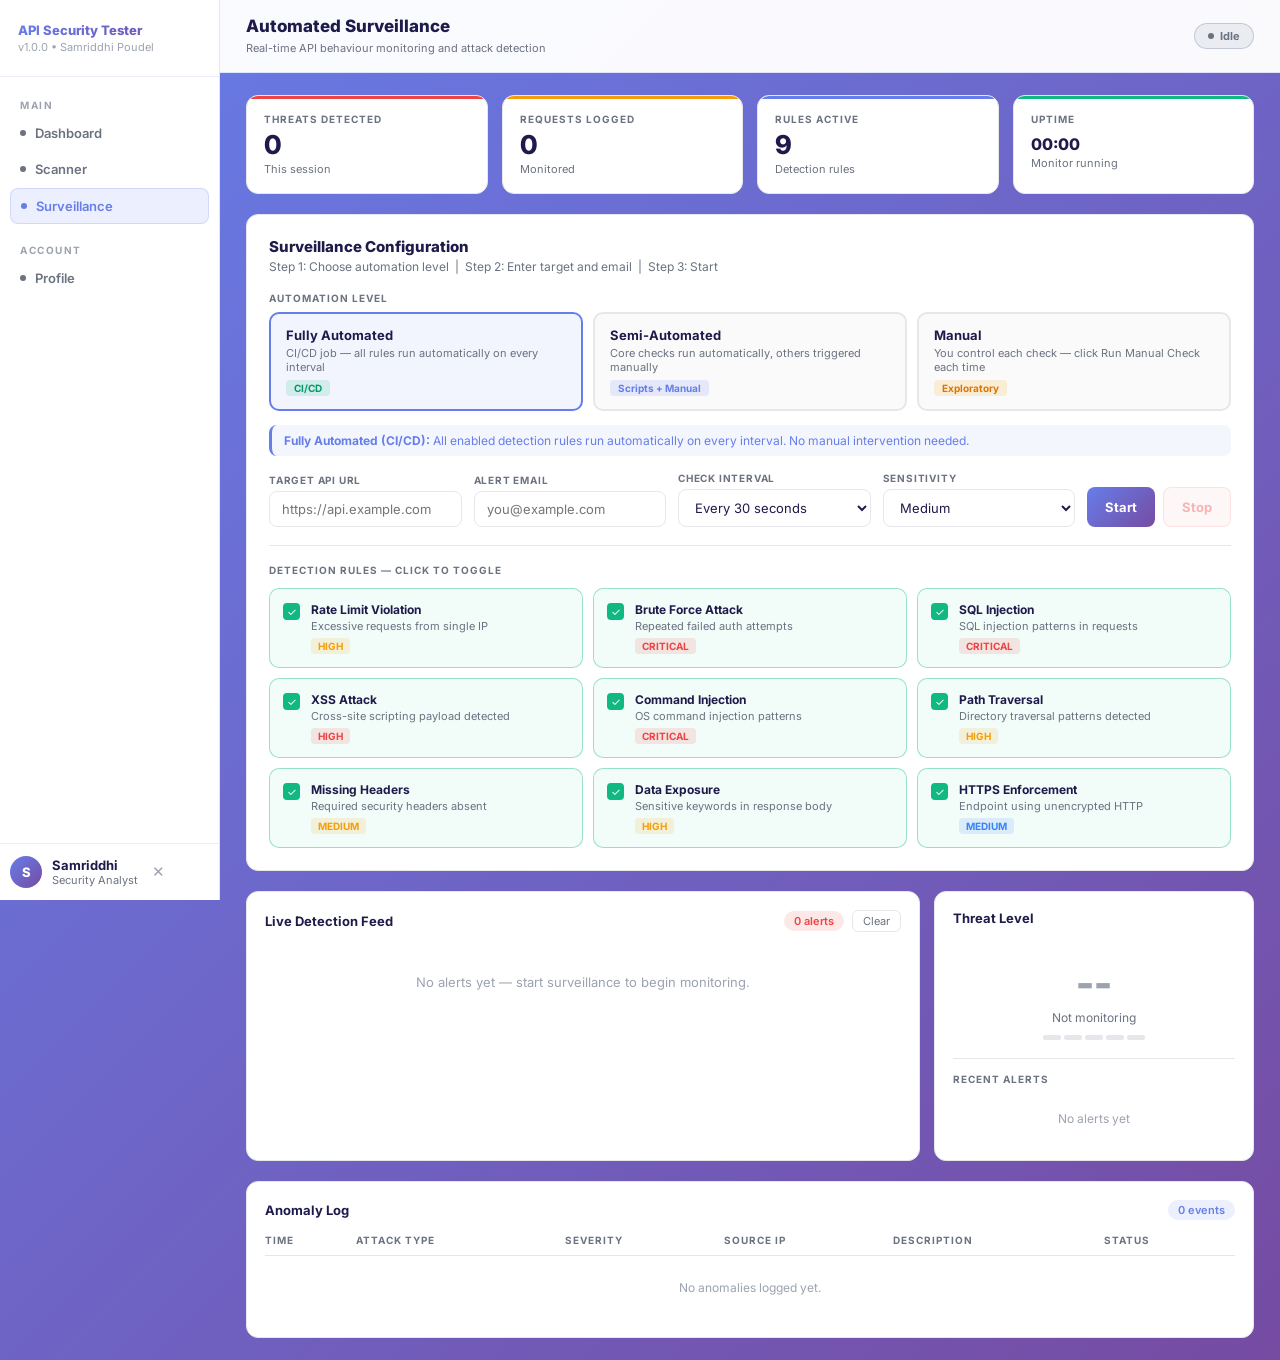
==== commit 0e137148: "fixed automated survelliance issues" ====
--- a/frontend/surveillance.html
+++ b/frontend/surveillance.html
@@ -4,173 +4,181 @@
     <meta charset="UTF-8">
     <meta name="viewport" content="width=device-width, initial-scale=1.0">
     <title>Surveillance - API Security Tester</title>
+    <link rel="preconnect" href="https://fonts.googleapis.com">
+    <link href="https://fonts.googleapis.com/css2?family=Inter:wght@400;500;600;700;800&display=swap" rel="stylesheet">
     <style>
-        @import url('https://fonts.googleapis.com/css2?family=Inter:wght@400;500;600;700;800&display=swap');
-        
-        *,*::before,*::after{margin:0;padding:0;box-sizing:border-box;}
-        :root{--primary:#667eea;--secondary:#764ba2;--success:#10b981;--danger:#ef4444;--warning:#f59e0b;--info:#3b82f6;--bg:#0c0c1d;--surface:#12122b;--surface2:#1a1a38;--border:rgba(102,126,234,0.15);--text:#e2e8f0;--muted:#64748b;}
-        body{font-family: 'Inter', sans-serif;background: linear-gradient(135deg, var(--primary) 0%, var(--secondary) 100%);color: #1e1b4b;min-height:100vh;display:flex;}
-        .sidebar{width:220px;flex-shrink:0;background:#12122b;border-right:1px solid rgba(102,126,234,0.15);display:flex;flex-direction:column;position:fixed;top:0;left:0;bottom:0;z-index:100;}
-        .logo{padding:22px 18px;border-bottom:1px solid rgba(102,126,234,0.15);}
-        .logo h1{font-size:13px;font-weight:800;background:linear-gradient(135deg,var(--primary),var(--secondary));-webkit-background-clip:text;-webkit-text-fill-color:transparent;}
-        .logo p{font-size:11px;color: #6b7280;margin-top:2px;font-family: 'Inter', sans-serif;}
-        .nav{flex:1;padding:14px 10px;}
-        .nav-label{font-size:10px;font-weight:700;color: #6b7280;letter-spacing:1.5px;text-transform:uppercase;padding:8px 10px 5px;}
-        .nav-a{color:#64748b !important;display:flex;align-items:center;gap:9px;padding:9px 10px;border-radius:8px;margin-bottom:2px;color: #6b7280;font-size:13px;font-weight:600;text-decoration:none;transition:all .18s;}
-        .nav-a:hover{background:rgba(102,126,234,.1);color: #1e1b4b;}
-        .nav-a.active{background:rgba(102,126,234,.15);color:var(--primary);border: 1px solid #e5e7eb;}
-        .ndot{width:6px;height:6px;border-radius:50%;background:currentColor;flex-shrink:0;}
-        .sidebar-foot{padding:12px 10px;border-top:1px solid rgba(102,126,234,0.15);display:flex;align-items:center;gap:10px;}
-        .avatar{width:32px;height:32px;border-radius:50%;background:linear-gradient(135deg,var(--primary),var(--secondary));display:flex;align-items:center;justify-content:center;font-weight:800;font-size:13px;flex-shrink:0;}
-        .uinfo{flex:1;min-width:0;}
-        .uname{font-size:13px;font-weight:700;white-space:nowrap;overflow:hidden;text-overflow:ellipsis;}
-        .urole{font-size:11px;color:#64748b;}
-        .logout-btn{background:none;border:none;color: #6b7280;cursor:pointer;font-size:15px;padding:4px;transition:color .18s;}
-        .logout-btn:hover{color:var(--danger);}
-        .main{margin-left:220px;flex:1;display:flex;flex-direction:column;}
-        .topbar{padding:16px 26px;border-bottom:1px solid rgba(102,126,234,0.18);background: rgba(255,255,255,0.97);display:flex;justify-content:space-between;align-items:center;position:sticky;top:0;z-index:50;}
-        .topbar h2{font-size:17px;font-weight:800;}
-        .topbar small{font-size:11px;color: #6b7280;}
-        .mon-pill{display:flex;align-items:center;gap:6px;padding:5px 13px;border-radius:20px;font-size:11px;font-weight:700;font-family: 'Inter', sans-serif;background:rgba(100,116,139,.1);border:1px solid rgba(100,116,139,.3);color: #6b7280;}
-        .pulse{width:6px;height:6px;border-radius:50%;background:currentColor;animation:pulse 1.5s infinite;}
-        @keyframes pulse{0%,100%{opacity:1;}50%{opacity:.3;}}
-        .page{padding:22px 26px;}
-        .stats{display:grid;grid-template-columns:repeat(4,1fr);gap:14px;margin-bottom:20px;}
-        .sc{background: rgba(255,255,255,0.97);border: 1px solid #e5e7eb;border-radius:12px;padding:17px;position:relative;overflow:hidden;transition:transform .2s;}
-        .sc:hover{transform:translateY(-2px);}
-        .sc::before{content:'';position:absolute;top:0;left:0;right:0;height:2px;}
-        .sc.rd::before{background:linear-gradient(90deg,var(--danger),#f87171);}
-        .sc.ye::before{background:linear-gradient(90deg,var(--warning),#fcd34d);}
-        .sc.bl::before{background:linear-gradient(90deg,var(--primary),var(--secondary));}
-        .sc.gr::before{background:linear-gradient(90deg,var(--success),#34d399);}
-        .sc-label{font-size:10px;font-weight:700;color: #6b7280;text-transform:uppercase;letter-spacing:1px;margin-bottom:7px;}
-        .sc-val{font-size:26px;font-weight:800;font-family: 'Inter', sans-serif;line-height:1;margin-bottom:4px;}
-        .sc-sub{font-size:11px;color: #6b7280;}
-        .config-panel{background: rgba(255,255,255,0.97);border: 1px solid #e5e7eb;border-radius:12px;padding:22px;margin-bottom:20px;}
-        .config-panel h3{font-size:14px;font-weight:800;margin-bottom:3px;}
-        .config-sub{font-size:12px;color: #6b7280;margin-bottom:18px;}
-        .form-row{display:grid;grid-template-columns:1fr 1fr 1fr 1fr auto;gap:12px;align-items:end;}
-        .fg{display:flex;flex-direction:column;gap:5px;}
-        .fl{font-size:10px;font-weight:700;color: #6b7280;text-transform:uppercase;letter-spacing:.8px;}
-        .fi,.fs{background:rgba(255,255,255,.04);border: 1px solid #e5e7eb;border-radius:8px;padding:9px 12px;color: #1e1b4b;font-family: 'Inter', sans-serif;font-size:13px;width:100%;outline:none;transition:border-color .18s;}
-        .fi:focus,.fs:focus{border-color:rgba(102,126,234,.5);}
-        .fs option{background:rgba(255,255,255,0.85);}
-        .btn-row{display:flex;gap:8px;}
-        .btn-start{padding:9px 18px;background:linear-gradient(135deg,var(--primary),var(--secondary));color:#fff;border:none;border-radius:8px;font-family: 'Inter', sans-serif;font-size:13px;font-weight:700;cursor:pointer;transition:all .2s;height:40px;}
-        .btn-start:hover:not([disabled]){transform:translateY(-1px);box-shadow:0 6px 16px rgba(102,126,234,.35);}
-        .btn-start[disabled]{opacity:.45;cursor:not-allowed;}
-        .btn-stop{padding:9px 18px;background:rgba(239,68,68,.12);color:var(--danger);border:1px solid rgba(239,68,68,.3);border-radius:8px;font-family: 'Inter', sans-serif;font-size:13px;font-weight:700;cursor:pointer;transition:all .2s;height:40px;}
-        .btn-stop:hover:not([disabled]){background:rgba(239,68,68,.22);}
-        .btn-stop[disabled]{opacity:.4;cursor:not-allowed;}
-        .rules-wrap{margin-top:18px;padding-top:18px;border-top:1px solid rgba(102,126,234,0.18);}
-        .rules-label{font-size:10px;font-weight:700;color: #6b7280;text-transform:uppercase;letter-spacing:1px;margin-bottom:12px;}
-        .rules-grid{display:grid;grid-template-columns:repeat(3,1fr);gap:10px;}
-        .rule-card{background:rgba(255,255,255,.02);border: 1px solid #e5e7eb;border-radius:10px;padding:13px;display:flex;align-items:flex-start;gap:11px;cursor:pointer;transition:all .18s;user-select:none;}
-        .rule-card:hover{border-color:rgba(102,126,234,.35);background:rgba(102,126,234,.05);}
-        .rule-card.on{border-color:rgba(16,185,129,.3);background:rgba(16,185,129,.05);}
-        .rtoggle{width:17px;height:17px;border-radius:4px;border:2px solid #6b7280;flex-shrink:0;display:flex;align-items:center;justify-content:center;font-size:11px;margin-top:1px;transition:all .18s;color:transparent;}
-        .rule-card.on .rtoggle{background:var(--success);border-color:var(--success);color:#fff;}
-        .rinfo h4{font-size:12px;font-weight:700;margin-bottom:2px;}
-        .rinfo p{font-size:11px;color: #6b7280;}
-        .rbadge{display:inline-block;padding:2px 7px;border-radius:4px;font-size:10px;font-weight:700;font-family: 'Inter', sans-serif;margin-top:5px;}
-        .grid2{display:grid;grid-template-columns:1fr 320px;gap:14px;margin-bottom:20px;}
-        .card{background: rgba(255,255,255,0.97);border: 1px solid #e5e7eb;border-radius:12px;padding:18px;}
-        .card-head{display:flex;justify-content:space-between;align-items:center;margin-bottom:14px;}
-        .card-title{font-size:13px;font-weight:700;}
-        .chip{font-size:11px;padding:3px 10px;border-radius:20px;font-family: 'Inter', sans-serif;font-weight:600;}
-        .chip-r{background:rgba(239,68,68,.15);color:var(--danger);}
-        .chip-b{background:rgba(102,126,234,.15);color:var(--primary);}
-        .feed{max-height:400px;overflow-y:auto;display:flex;flex-direction:column;gap:6px;}
-        .feed-item{background:rgba(255,255,255,.025);border:1px solid rgba(255,255,255,.06);border-radius:8px;padding:11px;display:flex;gap:10px;align-items:flex-start;}
-        .fi-dot{width:7px;height:7px;border-radius:50%;margin-top:4px;flex-shrink:0;}
-        .fi-body{flex:1;min-width:0;}
-        .fi-title{font-size:12px;font-weight:700;margin-bottom:2px;}
-        .fi-detail{font-size:11px;color: #6b7280;font-family: 'Inter', sans-serif;white-space:nowrap;overflow:hidden;text-overflow:ellipsis;}
-        .fi-time{font-size:10px;color: #6b7280;font-family: 'Inter', sans-serif;white-space:nowrap;}
-        .feed-empty{text-align:center;padding:28px;color: #6b7280;font-size:13px;}
-        .threat-display{text-align:center;padding:18px 0;border-bottom:1px solid rgba(102,126,234,0.18);margin-bottom:14px;}
-        .threat-val{font-size:40px;font-weight:800;font-family: 'Inter', sans-serif;}
-        .threat-lbl{font-size:12px;color: #6b7280;margin-top:3px;}
-        .tbars{display:flex;gap:3px;justify-content:center;margin-top:10px;}
-        .tbar{width:18px;height:5px;border-radius:2px;background:rgba(255,255,255,.07);}
-        .alerts-label{font-size:10px;font-weight:700;color: #6b7280;text-transform:uppercase;letter-spacing:1px;margin-bottom:10px;}
-        .alert-list{display:flex;flex-direction:column;gap:6px;max-height:220px;overflow-y:auto;}
-        .alert-item{border-radius:7px;padding:9px 11px;}
-        .alert-item.critical,.alert-item.high{background:rgba(239,68,68,.07);border:1px solid rgba(239,68,68,.2);}
-        .alert-item.medium{background:rgba(245,158,11,.07);border:1px solid rgba(245,158,11,.2);}
-        .alert-item.low{background:rgba(16,185,129,.07);border:1px solid rgba(16,185,129,.18);}
-        .alert-item.info{background:rgba(102,126,234,.07);border:1px solid rgba(102,126,234,.18);}
-        .ai-title{font-size:12px;font-weight:700;margin-bottom:2px;}
-        .ai-msg{font-size:11px;color: #6b7280;}
-        .alert-empty{text-align:center;padding:16px;color: #6b7280;font-size:12px;}
-        .log-scroll{overflow-x:auto;}
-        .ltbl{width:100%;border-collapse:collapse;}
-        .ltbl th{text-align:left;font-size:10px;font-weight:700;color: #6b7280;text-transform:uppercase;letter-spacing:1px;padding:0 10px 9px 0;border-bottom:1px solid rgba(102,126,234,0.18);}
-        .ltbl td{padding:9px 10px 9px 0;font-size:11px;border-bottom:1px solid rgba(255,255,255,.04);vertical-align:middle;font-family: 'Inter', sans-serif;}
-        .ltbl tr:last-child td{border-bottom:none;}
-        .sev{display:inline-block;padding:2px 7px;border-radius:4px;font-size:10px;font-weight:700;}
-        .sev.critical{background:rgba(239,68,68,.2);color:#f87171;}
-        .sev.high{background:rgba(245,158,11,.2);color:#fcd34d;}
-        .sev.medium{background:rgba(102,126,234,.2);color:var(--primary);}
-        .sev.low{background:rgba(16,185,129,.2);color:var(--success);}
-        .clear-btn{background:none;border: 1px solid #e5e7eb;color: #6b7280;padding:3px 10px;border-radius:6px;font-size:11px;cursor:pointer;font-family: 'Inter', sans-serif;transition:color .18s;}
-        .clear-btn:hover{color: #1e1b4b;}
-        
-
-        .sidebar { background: rgba(255,255,255,0.97) !important; border-right: 1px solid rgba(102,126,234,0.2) !important; }
-        .logo p { color: #6b7280 !important; }
-        .nav-label { color: #9ca3af !important; }
-        .nav-a { color: #6b7280 !important; }
-        .nav-a:hover { background: rgba(102,126,234,.08) !important; color: #1e1b4b !important; }
-        .nav-a.active { background: rgba(102,126,234,.12) !important; color: #667eea !important; border-color: rgba(102,126,234,0.2) !important; }
-        .uname { color: #1e1b4b !important; }
-        .urole { color: #6b7280 !important; }
-        .logout-btn { color: #9ca3af !important; }
-        .sidebar-foot { border-top-color: rgba(102,126,234,0.15) !important; }
-
-        
-        
-        
-        
-        
-        
-        
-        
-        
-        
-        
-        
-        
-        
-        
-        
-        
-        
-        
-        
-        
-        
-        
-        
-        
-
-        
-        /* Automation level selector */
-        .auto-row{display:grid;grid-template-columns:repeat(3,1fr);gap:10px;margin-bottom:18px;}
-        .auto-card{border:2px solid rgba(102,126,234,0.18);border-radius:10px;padding:13px 15px;cursor:pointer;transition:all .18s;background:rgba(255,255,255,.02);}
-        .auto-card:hover{border-color:rgba(102,126,234,.45);background:rgba(102,126,234,.05);}
-        .auto-card.selected{border-color:var(--primary);background:rgba(102,126,234,.1);}
-        .auto-card h4{font-size:13px;font-weight:800;margin-bottom:3px;}
-        .auto-card p{font-size:11px;color:#6b7280;}
-        .auto-badge{display:inline-block;padding:2px 8px;border-radius:4px;font-size:10px;font-weight:700;margin-top:6px;font-family: 'Inter', sans-serif;}
-        
-        
-        
-        
-
-        ::-webkit-scrollbar{width:5px;height:5px;} ::-webkit-scrollbar-track{background: linear-gradient(135deg, var(--primary) 0%, var(--secondary) 100%);} ::-webkit-scrollbar-thumb{background:rgba(102,126,234,.3);border-radius:3px;}
-        @media(max-width:1100px){.rules-grid{grid-template-columns:1fr 1fr;}.grid2{grid-template-columns:1fr;}.stats{grid-template-columns:repeat(2,1fr);}}
-        @media(max-width:768px){.sidebar{display:none;}.main{margin-left:0;}.form-row{grid-template-columns:1fr;}.rules-grid{grid-template-columns:1fr;}}
+        *, *::before, *::after { margin: 0; padding: 0; box-sizing: border-box; }
+
+        :root {
+            --primary:   #667eea;
+            --secondary: #764ba2;
+            --success:   #10b981;
+            --danger:    #ef4444;
+            --warning:   #f59e0b;
+            --info:      #3b82f6;
+        }
+
+        body {
+            font-family: 'Inter', sans-serif;
+            background: linear-gradient(135deg, var(--primary) 0%, var(--secondary) 100%);
+            color: #1e1b4b;
+            min-height: 100vh;
+            display: flex;
+        }
+
+        /* ── Sidebar ── */
+        .sidebar {
+            width: 220px;
+            flex-shrink: 0;
+            background: #fff;
+            border-right: 1px solid rgba(102,126,234,0.2);
+            display: flex;
+            flex-direction: column;
+            position: fixed;
+            top: 0; left: 0; bottom: 0;
+            z-index: 200;
+        }
+        .logo { padding: 22px 18px; border-bottom: 1px solid rgba(102,126,234,0.15); }
+        .logo h1 { font-size: 13px; font-weight: 800; background: linear-gradient(135deg,var(--primary),var(--secondary)); -webkit-background-clip: text; -webkit-text-fill-color: transparent; }
+        .logo p  { font-size: 11px; color: #9ca3af; margin-top: 2px; }
+        .nav { flex: 1; padding: 14px 10px; }
+        .nav-label { font-size: 10px; font-weight: 700; color: #9ca3af; letter-spacing: 1.5px; text-transform: uppercase; padding: 8px 10px 5px; }
+        .nav-a { display: flex; align-items: center; gap: 9px; padding: 9px 10px; border-radius: 8px; margin-bottom: 2px; color: #6b7280; font-size: 13px; font-weight: 600; text-decoration: none; transition: all .18s; }
+        .nav-a:hover  { background: rgba(102,126,234,.08); color: #1e1b4b; }
+        .nav-a.active { background: rgba(102,126,234,.12); color: var(--primary); border: 1px solid rgba(102,126,234,0.2); }
+        .ndot { width: 6px; height: 6px; border-radius: 50%; background: currentColor; flex-shrink: 0; }
+        .sidebar-foot { padding: 12px 10px; border-top: 1px solid rgba(102,126,234,0.15); display: flex; align-items: center; gap: 10px; }
+        .avatar { width: 32px; height: 32px; border-radius: 50%; background: linear-gradient(135deg,var(--primary),var(--secondary)); display: flex; align-items: center; justify-content: center; font-weight: 800; font-size: 13px; flex-shrink: 0; color: #fff; }
+        .uname { font-size: 13px; font-weight: 700; color: #1e1b4b; white-space: nowrap; overflow: hidden; text-overflow: ellipsis; }
+        .urole { font-size: 11px; color: #6b7280; }
+        .logout-btn { background: none; border: none; color: #9ca3af; cursor: pointer; font-size: 15px; padding: 4px; transition: color .18s; }
+        .logout-btn:hover { color: var(--danger); }
+
+        /* ── Main ── */
+        .main { margin-left: 220px; flex: 1; display: flex; flex-direction: column; }
+
+        .topbar { padding: 16px 26px; border-bottom: 1px solid rgba(102,126,234,0.18); background: rgba(255,255,255,0.97); display: flex; justify-content: space-between; align-items: center; position: sticky; top: 0; z-index: 50; }
+        .topbar h2 { font-size: 17px; font-weight: 800; color: #1e1b4b; }
+        .topbar small { font-size: 11px; color: #6b7280; }
+        .mon-pill { display: flex; align-items: center; gap: 6px; padding: 5px 13px; border-radius: 20px; font-size: 11px; font-weight: 700; background: rgba(100,116,139,.1); border: 1px solid rgba(100,116,139,.3); color: #6b7280; }
+        .pulse { width: 6px; height: 6px; border-radius: 50%; background: currentColor; animation: blink 1.5s infinite; }
+        @keyframes blink { 0%,100%{opacity:1;} 50%{opacity:.3;} }
+
+        .page { padding: 22px 26px; }
+
+        /* Stats */
+        .stats { display: grid; grid-template-columns: repeat(4,1fr); gap: 14px; margin-bottom: 20px; }
+        .sc { background: #fff; border: 1px solid #e5e7eb; border-radius: 12px; padding: 17px; position: relative; overflow: hidden; transition: transform .2s; }
+        .sc:hover { transform: translateY(-2px); }
+        .sc::before { content: ''; position: absolute; top: 0; left: 0; right: 0; height: 3px; }
+        .sc.rd::before { background: var(--danger); }
+        .sc.ye::before { background: var(--warning); }
+        .sc.bl::before { background: var(--primary); }
+        .sc.gr::before { background: var(--success); }
+        .sc-label { font-size: 10px; font-weight: 700; color: #6b7280; text-transform: uppercase; letter-spacing: 1px; margin-bottom: 7px; }
+        .sc-val   { font-size: 26px; font-weight: 800; line-height: 1; margin-bottom: 4px; color: #1e1b4b; }
+        .sc-sub   { font-size: 11px; color: #6b7280; }
+
+        /* Config panel */
+        .config-panel { background: #fff; border: 1px solid #e5e7eb; border-radius: 12px; padding: 22px; margin-bottom: 20px; }
+        .config-panel h3 { font-size: 15px; font-weight: 800; margin-bottom: 3px; color: #1e1b4b; }
+        .config-sub { font-size: 12px; color: #6b7280; margin-bottom: 18px; }
+
+        /* Automation level */
+        .auto-section-label { font-size: 10px; font-weight: 700; color: #6b7280; text-transform: uppercase; letter-spacing: 1px; margin-bottom: 8px; }
+        .auto-row { display: grid; grid-template-columns: repeat(3,1fr); gap: 10px; margin-bottom: 14px; }
+        .auto-card { border: 2px solid #e5e7eb; border-radius: 10px; padding: 13px 15px; cursor: pointer; transition: all .18s; background: #fafafa; }
+        .auto-card:hover { border-color: var(--primary); background: rgba(102,126,234,.04); }
+        .auto-card.selected { border-color: var(--primary); background: rgba(102,126,234,.08); }
+        .auto-card h4 { font-size: 13px; font-weight: 700; margin-bottom: 3px; color: #1e1b4b; }
+        .auto-card p  { font-size: 11px; color: #6b7280; }
+        .auto-badge { display: inline-block; padding: 2px 8px; border-radius: 4px; font-size: 10px; font-weight: 700; margin-top: 6px; }
+        .auto-note { font-size: 12px; color: var(--primary); margin-bottom: 16px; padding: 8px 12px; background: rgba(102,126,234,.07); border-radius: 8px; border-left: 3px solid var(--primary); }
+
+        /* Form */
+        .form-row { display: grid; grid-template-columns: 1fr 1fr 1fr 1fr auto; gap: 12px; align-items: end; }
+        .fg { display: flex; flex-direction: column; gap: 5px; }
+        .fl { font-size: 10px; font-weight: 700; color: #6b7280; text-transform: uppercase; letter-spacing: .8px; }
+        .fi, .fs { background: #fff; border: 1px solid #e5e7eb; border-radius: 8px; padding: 9px 12px; color: #1e1b4b; font-family: 'Inter', sans-serif; font-size: 13px; width: 100%; outline: none; transition: border-color .18s; }
+        .fi:focus, .fs:focus { border-color: var(--primary); box-shadow: 0 0 0 3px rgba(102,126,234,.1); }
+        .btn-row { display: flex; gap: 8px; }
+        .btn-start { padding: 9px 18px; background: linear-gradient(135deg,var(--primary),var(--secondary)); color: #fff; border: none; border-radius: 8px; font-family: 'Inter', sans-serif; font-size: 13px; font-weight: 700; cursor: pointer; transition: all .2s; height: 40px; }
+        .btn-start:hover:not([disabled]) { transform: translateY(-1px); box-shadow: 0 6px 16px rgba(102,126,234,.35); }
+        .btn-start[disabled] { opacity: .45; cursor: not-allowed; }
+        .btn-stop { padding: 9px 18px; background: rgba(239,68,68,.1); color: var(--danger); border: 1px solid rgba(239,68,68,.3); border-radius: 8px; font-family: 'Inter', sans-serif; font-size: 13px; font-weight: 700; cursor: pointer; transition: all .2s; height: 40px; }
+        .btn-stop:hover:not([disabled]) { background: rgba(239,68,68,.2); }
+        .btn-stop[disabled] { opacity: .4; cursor: not-allowed; }
+        .btn-manual { padding: 9px 18px; background: linear-gradient(135deg,#f59e0b,#d97706); color: #fff; border: none; border-radius: 8px; font-family: 'Inter', sans-serif; font-size: 13px; font-weight: 700; cursor: pointer; height: 40px; display: none; }
+
+        /* Rules */
+        .rules-wrap { margin-top: 18px; padding-top: 18px; border-top: 1px solid #e5e7eb; }
+        .rules-label { font-size: 10px; font-weight: 700; color: #6b7280; text-transform: uppercase; letter-spacing: 1px; margin-bottom: 12px; }
+        .rules-grid { display: grid; grid-template-columns: repeat(3,1fr); gap: 10px; }
+        .rule-card { background: #fafafa; border: 1px solid #e5e7eb; border-radius: 10px; padding: 13px; display: flex; align-items: flex-start; gap: 11px; cursor: pointer; transition: all .18s; user-select: none; }
+        .rule-card:hover { border-color: var(--primary); background: rgba(102,126,234,.04); }
+        .rule-card.on { border-color: rgba(16,185,129,.4); background: rgba(16,185,129,.05); }
+        .rtoggle { width: 17px; height: 17px; border-radius: 4px; border: 2px solid #d1d5db; flex-shrink: 0; display: flex; align-items: center; justify-content: center; font-size: 11px; margin-top: 1px; transition: all .18s; }
+        .rule-card.on .rtoggle { background: var(--success); border-color: var(--success); color: #fff; }
+        .rinfo h4 { font-size: 12px; font-weight: 700; margin-bottom: 2px; color: #1e1b4b; }
+        .rinfo p  { font-size: 11px; color: #6b7280; }
+        .rbadge { display: inline-block; padding: 2px 7px; border-radius: 4px; font-size: 10px; font-weight: 700; margin-top: 5px; }
+
+        /* Grid / Cards */
+        .grid2 { display: grid; grid-template-columns: 1fr 320px; gap: 14px; margin-bottom: 20px; }
+        .card { background: #fff; border: 1px solid #e5e7eb; border-radius: 12px; padding: 18px; }
+        .card-head { display: flex; justify-content: space-between; align-items: center; margin-bottom: 14px; }
+        .card-title { font-size: 13px; font-weight: 700; color: #1e1b4b; }
+        .chip { font-size: 11px; padding: 3px 10px; border-radius: 20px; font-weight: 600; }
+        .chip-r { background: rgba(239,68,68,.12); color: var(--danger); }
+        .chip-b { background: rgba(102,126,234,.12); color: var(--primary); }
+        .clear-btn { background: none; border: 1px solid #e5e7eb; color: #6b7280; padding: 3px 10px; border-radius: 6px; font-size: 11px; cursor: pointer; font-family: 'Inter', sans-serif; }
+        .clear-btn:hover { color: #1e1b4b; border-color: #9ca3af; }
+
+        /* Feed */
+        .feed { max-height: 400px; overflow-y: auto; display: flex; flex-direction: column; gap: 6px; }
+        .feed-item { background: #f9fafb; border: 1px solid #e5e7eb; border-radius: 8px; padding: 11px; display: flex; gap: 10px; align-items: flex-start; }
+        .fi-dot { width: 7px; height: 7px; border-radius: 50%; margin-top: 4px; flex-shrink: 0; }
+        .fi-body { flex: 1; min-width: 0; }
+        .fi-title  { font-size: 12px; font-weight: 700; margin-bottom: 2px; color: #1e1b4b; }
+        .fi-detail { font-size: 11px; color: #6b7280; white-space: nowrap; overflow: hidden; text-overflow: ellipsis; }
+        .fi-time   { font-size: 10px; color: #9ca3af; white-space: nowrap; }
+        .feed-empty { text-align: center; padding: 28px; color: #9ca3af; font-size: 13px; }
+
+        /* Threat */
+        .threat-display { text-align: center; padding: 18px 0; border-bottom: 1px solid #e5e7eb; margin-bottom: 14px; }
+        .threat-val { font-size: 40px; font-weight: 800; }
+        .threat-lbl { font-size: 12px; color: #6b7280; margin-top: 3px; }
+        .tbars { display: flex; gap: 3px; justify-content: center; margin-top: 10px; }
+        .tbar  { width: 18px; height: 5px; border-radius: 2px; background: #e5e7eb; }
+        .alerts-label { font-size: 10px; font-weight: 700; color: #6b7280; text-transform: uppercase; letter-spacing: 1px; margin-bottom: 10px; }
+        .alert-list { display: flex; flex-direction: column; gap: 6px; max-height: 220px; overflow-y: auto; }
+        .alert-item { border-radius: 7px; padding: 9px 11px; }
+        .alert-item.critical, .alert-item.high { background: rgba(239,68,68,.07); border: 1px solid rgba(239,68,68,.2); }
+        .alert-item.medium { background: rgba(245,158,11,.07); border: 1px solid rgba(245,158,11,.2); }
+        .alert-item.low    { background: rgba(16,185,129,.07); border: 1px solid rgba(16,185,129,.2); }
+        .alert-item.info   { background: rgba(102,126,234,.07); border: 1px solid rgba(102,126,234,.2); }
+        .ai-title { font-size: 12px; font-weight: 700; margin-bottom: 2px; }
+        .ai-msg   { font-size: 11px; color: #6b7280; }
+        .alert-empty { text-align: center; padding: 16px; color: #9ca3af; font-size: 12px; }
+
+        /* Log table */
+        .log-scroll { overflow-x: auto; }
+        .ltbl { width: 100%; border-collapse: collapse; }
+        .ltbl th { text-align: left; font-size: 10px; font-weight: 700; color: #6b7280; text-transform: uppercase; letter-spacing: 1px; padding: 0 10px 9px 0; border-bottom: 1px solid #e5e7eb; }
+        .ltbl td { padding: 9px 10px 9px 0; font-size: 11px; border-bottom: 1px solid #f3f4f6; vertical-align: middle; color: #374151; }
+        .ltbl tr:last-child td { border-bottom: none; }
+        .sev { display: inline-block; padding: 2px 7px; border-radius: 4px; font-size: 10px; font-weight: 700; }
+        .sev.critical { background: rgba(239,68,68,.15); color: #dc2626; }
+        .sev.high     { background: rgba(245,158,11,.15); color: #d97706; }
+        .sev.medium   { background: rgba(102,126,234,.15); color: var(--primary); }
+        .sev.low      { background: rgba(16,185,129,.15); color: var(--success); }
+
+        ::-webkit-scrollbar { width: 5px; }
+        ::-webkit-scrollbar-track { background: #f1f5f9; }
+        ::-webkit-scrollbar-thumb { background: rgba(102,126,234,.3); border-radius: 3px; }
+
+        @media(max-width:1100px) { .rules-grid{grid-template-columns:1fr 1fr;} .grid2{grid-template-columns:1fr;} .stats{grid-template-columns:repeat(2,1fr);} }
+        @media(max-width:768px)  { .sidebar{display:none;} .main{margin-left:0;} .form-row{grid-template-columns:1fr;} .rules-grid{grid-template-columns:1fr;} }
     </style>
 </head>
 <body>
@@ -189,12 +197,12 @@
         <a class="nav-a" href="#"><span class="ndot"></span>Profile</a>
     </nav>
     <div class="sidebar-foot">
-        <div class="avatar" id="av">?</div>
-        <div class="uinfo">
-            <div class="uname" id="un">Loading...</div>
+        <div class="avatar">S</div>
+        <div>
+            <div class="uname">Samriddhi</div>
             <div class="urole">Security Analyst</div>
         </div>
-        <button class="logout-btn" id="logoutBtn" title="Logout">&#10005;</button>
+        <button class="logout-btn" id="logoutBtn" title="Go to Dashboard">&#10005;</button>
     </div>
 </aside>
 
@@ -209,6 +217,7 @@
 
     <div class="page">
 
+        <!-- Stats -->
         <div class="stats">
             <div class="sc rd"><div class="sc-label">Threats Detected</div><div class="sc-val" id="vThreats">0</div><div class="sc-sub">This session</div></div>
             <div class="sc ye"><div class="sc-label">Requests Logged</div><div class="sc-val" id="vReqs">0</div><div class="sc-sub">Monitored</div></div>
@@ -216,31 +225,31 @@
             <div class="sc gr"><div class="sc-label">Uptime</div><div class="sc-val" id="vUptime" style="font-size:16px;padding-top:4px;">00:00</div><div class="sc-sub">Monitor running</div></div>
         </div>
 
+        <!-- Config -->
         <div class="config-panel">
             <h3>Surveillance Configuration</h3>
-            <p class="config-sub">Step 1: Choose automation level. Step 2: Configure target and rules. Step 3: Start.</p>
-
-            <!-- Automation Level (Flowchart: Automation Level? branch) -->
-            <div style="font-size:10px;font-weight:700;color:#6b7280;text-transform:uppercase;letter-spacing:1px;margin-bottom:8px;">Automation Level</div>
+            <p class="config-sub">Step 1: Choose automation level &nbsp;|&nbsp; Step 2: Enter target and email &nbsp;|&nbsp; Step 3: Start</p>
+
+            <div class="auto-section-label">Automation Level</div>
             <div class="auto-row">
                 <div class="auto-card selected" id="al-fully" onclick="setAutoLevel('fully_automated')">
                     <h4>Fully Automated</h4>
-                    <p>CI/CD job — all rules run automatically on every check interval</p>
-                    <span class="auto-badge" style="background:rgba(16,185,129,.15);color:#10b981;">CI/CD</span>
+                    <p>CI/CD job — all rules run automatically on every interval</p>
+                    <span class="auto-badge" style="background:rgba(16,185,129,.15);color:#059669;">CI/CD</span>
                 </div>
                 <div class="auto-card" id="al-semi" onclick="setAutoLevel('semi_automated')">
                     <h4>Semi-Automated</h4>
-                    <p>Scripted Python/Node tests combined with manual rule selection</p>
+                    <p>Core checks run automatically, others triggered manually</p>
                     <span class="auto-badge" style="background:rgba(102,126,234,.15);color:#667eea;">Scripts + Manual</span>
                 </div>
                 <div class="auto-card" id="al-manual" onclick="setAutoLevel('manual')">
                     <h4>Manual</h4>
-                    <p>Manual exploratory tests — you control which checks run each cycle</p>
-                    <span class="auto-badge" style="background:rgba(245,158,11,.15);color:#f59e0b;">Exploratory</span>
-                </div>
-            </div>
-
-            <div id="autoModeNote" style="font-size:12px;color:#667eea;margin-bottom:14px;padding:8px 12px;background:rgba(102,126,234,.08);border-radius:8px;border-left:3px solid #667eea;">
+                    <p>You control each check — click Run Manual Check each time</p>
+                    <span class="auto-badge" style="background:rgba(245,158,11,.15);color:#d97706;">Exploratory</span>
+                </div>
+            </div>
+
+            <div class="auto-note" id="autoNote">
                 <strong>Fully Automated (CI/CD):</strong> All enabled detection rules run automatically on every interval. No manual intervention needed.
             </div>
 
@@ -272,8 +281,8 @@
                 </div>
                 <div class="btn-row">
                     <button class="btn-start" id="btnStart">Start</button>
-                    <button class="btn-stop" id="btnStop" disabled>Stop</button>
-                    <button class="btn-start" id="btnManual" style="display:none;background:linear-gradient(135deg,#f59e0b,#d97706);" onclick="manualCheck()">Run Manual Check</button>
+                    <button class="btn-stop"  id="btnStop"   disabled>Stop</button>
+                    <button class="btn-manual" id="btnManual" onclick="manualCheck()">Run Manual Check</button>
                 </div>
             </div>
 
@@ -283,6 +292,7 @@
             </div>
         </div>
 
+        <!-- Feed + Threat -->
         <div class="grid2">
             <div class="card">
                 <div class="card-head">
@@ -301,14 +311,10 @@
                 <div class="card">
                     <div class="card-head"><span class="card-title">Threat Level</span></div>
                     <div class="threat-display">
-                        <div class="threat-val" id="threatVal" style="color:#6b7280">--</div>
+                        <div class="threat-val" id="threatVal" style="color:#9ca3af;">--</div>
                         <div class="threat-lbl" id="threatLbl">Not monitoring</div>
                         <div class="tbars" id="tbars">
-                            <div class="tbar"></div>
-                            <div class="tbar"></div>
-                            <div class="tbar"></div>
-                            <div class="tbar"></div>
-                            <div class="tbar"></div>
+                            <div class="tbar"></div><div class="tbar"></div><div class="tbar"></div><div class="tbar"></div><div class="tbar"></div>
                         </div>
                     </div>
                     <div class="alerts-label">Recent Alerts</div>
@@ -319,6 +325,7 @@
             </div>
         </div>
 
+        <!-- Log table -->
         <div class="card">
             <div class="card-head">
                 <span class="card-title">Anomaly Log</span>
@@ -328,16 +335,11 @@
                 <table class="ltbl">
                     <thead>
                         <tr>
-                            <th>Time</th>
-                            <th>Attack Type</th>
-                            <th>Severity</th>
-                            <th>Source IP</th>
-                            <th>Description</th>
-                            <th>Status</th>
+                            <th>Time</th><th>Attack Type</th><th>Severity</th><th>Source IP</th><th>Description</th><th>Status</th>
                         </tr>
                     </thead>
                     <tbody id="logBody">
-                        <tr><td colspan="6" style="text-align:center;color: #6b7280;padding:24px;font-size:12px;font-family: 'Inter', sans-serif;">No anomalies logged yet.</td></tr>
+                        <tr><td colspan="6" style="text-align:center;color:#9ca3af;padding:24px;font-size:12px;">No anomalies logged yet.</td></tr>
                     </tbody>
                 </table>
             </div>
@@ -347,61 +349,73 @@
 </div>
 
 <script>
-var API = 'http://127.0.0.1:8000';
-var timer = null;
-var uptimer = null;
-var startTime = null;
-var threats = 0;
-var reqs = 0;
-var score = 0;
-var logCount = 0;
+var API        = 'http://127.0.0.1:8000';
+var timer      = null;
+var uptimer    = null;
+var startTime  = null;
+var threats    = 0;
+var reqs       = 0;
+var score      = 0;
+var logCount   = 0;
 var alertCount = 0;
-
-var autoLevel = 'fully_automated';
+var autoLevel  = 'fully_automated';
 
 var RULES = [
-    { id:'rate',     name:'Rate Limit Violation',  desc:'Excessive requests from single IP',       sev:'high',     color:'#f59e0b' },
-    { id:'brute',    name:'Brute Force Attack',     desc:'Repeated failed auth attempts',           sev:'critical', color:'#ef4444' },
-    { id:'sql',      name:'SQL Injection',          desc:'SQL injection patterns in requests',      sev:'critical', color:'#ef4444' },
-    { id:'xss',      name:'XSS Attack',             desc:'Cross-site scripting payload detected',   sev:'high',     color:'#ef4444' },
-    { id:'cmd',      name:'Command Injection',      desc:'OS command injection patterns',           sev:'critical', color:'#ef4444' },
-    { id:'path',     name:'Path Traversal',         desc:'Directory traversal patterns detected',   sev:'high',     color:'#f59e0b' },
-    { id:'headers',  name:'Missing Headers',        desc:'Required security headers absent',        sev:'medium',   color:'#f59e0b' },
-    { id:'exposure', name:'Data Exposure',          desc:'Sensitive keywords in response body',     sev:'high',     color:'#f59e0b' },
-    { id:'https',    name:'HTTPS Enforcement',      desc:'Endpoint using unencrypted HTTP',         sev:'medium',   color:'#3b82f6' }
+    { id:'rate',     name:'Rate Limit Violation', desc:'Excessive requests from single IP',     sev:'high',     color:'#f59e0b' },
+    { id:'brute',    name:'Brute Force Attack',    desc:'Repeated failed auth attempts',         sev:'critical', color:'#ef4444' },
+    { id:'sql',      name:'SQL Injection',         desc:'SQL injection patterns in requests',    sev:'critical', color:'#ef4444' },
+    { id:'xss',      name:'XSS Attack',            desc:'Cross-site scripting payload detected', sev:'high',     color:'#ef4444' },
+    { id:'cmd',      name:'Command Injection',     desc:'OS command injection patterns',         sev:'critical', color:'#ef4444' },
+    { id:'path',     name:'Path Traversal',        desc:'Directory traversal patterns detected', sev:'high',     color:'#f59e0b' },
+    { id:'headers',  name:'Missing Headers',       desc:'Required security headers absent',      sev:'medium',   color:'#f59e0b' },
+    { id:'exposure', name:'Data Exposure',         desc:'Sensitive keywords in response body',   sev:'high',     color:'#f59e0b' },
+    { id:'https',    name:'HTTPS Enforcement',     desc:'Endpoint using unencrypted HTTP',       sev:'medium',   color:'#3b82f6' }
 ];
 
 var enabled = {};
 RULES.forEach(function(r) { enabled[r.id] = true; });
 
-function init() {
-    // auth removed
-
+// ── Init ──────────────────────────────────────────────────────────────────────
+document.addEventListener('DOMContentLoaded', function() {
     renderRules();
     updateRulesCount();
-
     document.getElementById('btnStart').addEventListener('click', startMonitor);
     document.getElementById('btnStop').addEventListener('click', stopMonitor);
     document.getElementById('clearBtn').addEventListener('click', clearFeed);
     document.getElementById('logoutBtn').addEventListener('click', function() {
         window.location.href = 'dashboard.html';
     });
-}
-
+});
+
+// ── Automation level ──────────────────────────────────────────────────────────
+function setAutoLevel(level) {
+    autoLevel = level;
+    document.getElementById('al-fully').classList.toggle('selected', level === 'fully_automated');
+    document.getElementById('al-semi').classList.toggle('selected',  level === 'semi_automated');
+    document.getElementById('al-manual').classList.toggle('selected', level === 'manual');
+
+    var notes = {
+        'fully_automated': '<strong>Fully Automated (CI/CD):</strong> All enabled detection rules run automatically on every interval.',
+        'semi_automated':  '<strong>Semi-Automated:</strong> Core rules (Rate, Brute, SQL, XSS) run automatically. Others need manual trigger.',
+        'manual':          '<strong>Manual Exploratory:</strong> No automatic checks. Click Run Manual Check each time you want a scan.'
+    };
+    document.getElementById('autoNote').innerHTML = notes[level];
+    document.getElementById('btnManual').style.display = level === 'manual' ? 'inline-block' : 'none';
+}
+
+// ── Rules ─────────────────────────────────────────────────────────────────────
 function renderRules() {
-    var grid = document.getElementById('rulesGrid');
+    var grid    = document.getElementById('rulesGrid');
     var running = timer !== null;
-    var html = '';
+    var html    = '';
     RULES.forEach(function(r) {
-        var on = enabled[r.id] ? 'on' : '';
-        var check = enabled[r.id] ? '&#10003;' : '';
-        var bgColor = r.color + '22';
+        var on     = enabled[r.id] ? 'on' : '';
+        var check  = enabled[r.id] ? '&#10003;' : '';
+        var bgBadge = r.color + '22';
         html += '<div class="rule-card ' + on + '" id="rc-' + r.id + '" onclick="toggleRule(\'' + r.id + '\')">';
         html += '<div class="rtoggle">' + check + '</div>';
-        html += '<div class="rinfo">';
-        html += '<h4>' + r.name + '</h4>';
-        html += '<p>' + r.desc + '</p>';
-        html += '<span class="rbadge" style="background:' + bgColor + ';color:' + r.color + '">' + r.sev.toUpperCase() + '</span>';
+        html += '<div class="rinfo"><h4>' + r.name + '</h4><p>' + r.desc + '</p>';
+        html += '<span class="rbadge" style="background:' + bgBadge + ';color:' + r.color + '">' + r.sev.toUpperCase() + '</span>';
         html += '</div></div>';
     });
     grid.innerHTML = html;
@@ -420,72 +434,36 @@
     document.getElementById('vRules').textContent = count;
 }
 
-
-function setAutoLevel(level) {
-    autoLevel = level;
-    // Update card styles
-    document.getElementById('al-fully').classList.toggle('selected', level === 'fully_automated');
-    document.getElementById('al-semi').classList.toggle('selected',  level === 'semi_automated');
-    document.getElementById('al-manual').classList.toggle('selected', level === 'manual');
-
-    var note = document.getElementById('autoModeNote');
-    var msgs = {
-        'fully_automated': '<strong>Fully Automated (CI/CD):</strong> All enabled detection rules run automatically on every interval. No manual intervention needed.',
-        'semi_automated':  '<strong>Semi-Automated (Scripts + Manual):</strong> Core security scans run automatically. You can also trigger manual checks using the rules toggles.',
-        'manual':          '<strong>Manual Exploratory:</strong> No automatic checks. Click <em>Run Manual Check</em> to run a single scan cycle on demand.'
-    };
-    note.innerHTML = msgs[level] || '';
-
-    // Show/hide manual trigger button
-    var manBtn = document.getElementById('btnManual');
-    if (manBtn) manBtn.style.display = level === 'manual' ? 'inline-flex' : 'none';
-}
-
+// ── Start / Stop ──────────────────────────────────────────────────────────────
 function startMonitor() {
     var url = document.getElementById('targetUrl').value.trim();
     if (!url) { alert('Please enter a target API URL'); return; }
     if (url.indexOf('http') !== 0) { alert('URL must start with http:// or https://'); return; }
     var email = document.getElementById('alertEmail').value.trim();
     if (!email || email.indexOf('@') === -1) { alert('Please enter a valid alert email address'); return; }
-
     var anyEnabled = false;
     RULES.forEach(function(r) { if (enabled[r.id]) anyEnabled = true; });
     if (!anyEnabled) { alert('Please enable at least one detection rule'); return; }
 
     document.getElementById('btnStart').disabled = true;
-    document.getElementById('btnStop').disabled = false;
+    document.getElementById('btnStop').disabled  = false;
     setPill('on');
     renderRules();
 
     startTime = Date.now();
-    uptimer = setInterval(tickUptime, 1000);
-
-    var modeLabels = {
-        'fully_automated': 'Fully Automated (CI/CD)',
-        'semi_automated':  'Semi-Automated (Scripts + Manual)',
-        'manual':          'Manual Exploratory'
-    };
-    addFeedItem('info', 'Surveillance Started', 'Mode: ' + (modeLabels[autoLevel] || autoLevel) + ' | Target: ' + url, '#667eea');
+    uptimer   = setInterval(tickUptime, 1000);
+
+    var modeLabel = { fully_automated:'Fully Automated', semi_automated:'Semi-Automated', manual:'Manual' }[autoLevel];
+    addFeedItem('info', 'Surveillance Started', 'Mode: ' + modeLabel + ' | Target: ' + url, '#667eea');
 
     if (autoLevel === 'manual') {
-        // Manual mode — no auto interval, user triggers checks manually
-        addFeedItem('info', 'Manual Mode Active', 'Click "Run Manual Check" to trigger a scan cycle', '#f59e0b');
+        addFeedItem('info', 'Manual Mode', 'Click "Run Manual Check" to trigger a scan', '#f59e0b');
         return;
     }
 
-    // Fully automated: run all enabled rules every interval
-    // Semi-automated: run core rules (sql, xss, brute, rate) every interval; others need manual trigger
     runChecks(url);
     var interval = parseInt(document.getElementById('interval').value);
     timer = setInterval(function() { runChecks(url); }, interval);
-}
-
-function manualCheck() {
-    // Manual exploratory — single on-demand check cycle
-    var url = document.getElementById('targetUrl').value.trim();
-    if (!url) { alert('Please enter a target API URL'); return; }
-    addFeedItem('info', 'Manual Check Triggered', 'Running single scan cycle on demand', '#f59e0b');
-    runChecks(url);
 }
 
 function stopMonitor() {
@@ -493,28 +471,49 @@
     clearInterval(uptimer);
     timer = null;
     document.getElementById('btnStart').disabled = false;
-    document.getElementById('btnStop').disabled = true;
+    document.getElementById('btnStop').disabled  = true;
     setPill('off');
     renderRules();
     addFeedItem('info', 'Surveillance Stopped', 'Monitoring halted by user', '#667eea');
 }
 
+function manualCheck() {
+    var url = document.getElementById('targetUrl').value.trim();
+    if (!url) { alert('Please enter a target API URL'); return; }
+    addFeedItem('info', 'Manual Check', 'Running single scan cycle on demand', '#f59e0b');
+    runChecks(url);
+}
+
 function setPill(state) {
     var pill = document.getElementById('monPill');
     var txt  = document.getElementById('monText');
-    pill.style.background   = state === 'on' ? 'rgba(16,185,129,.1)'  : state === 'off' ? 'rgba(239,68,68,.1)'   : 'rgba(100,116,139,.1)';
-    pill.style.borderColor  = state === 'on' ? 'rgba(16,185,129,.3)'  : state === 'off' ? 'rgba(239,68,68,.3)'   : 'rgba(100,116,139,.3)';
-    pill.style.color        = state === 'on' ? 'var(--success)'        : state === 'off' ? 'var(--danger)'         : '#6b7280';
-    txt.textContent         = state === 'on' ? 'Monitoring'            : state === 'off' ? 'Stopped'               : 'Idle';
-}
-
+    if (state === 'on') {
+        pill.style.background  = 'rgba(16,185,129,.1)';
+        pill.style.borderColor = 'rgba(16,185,129,.3)';
+        pill.style.color       = '#10b981';
+        txt.textContent        = 'Monitoring';
+    } else if (state === 'off') {
+        pill.style.background  = 'rgba(239,68,68,.1)';
+        pill.style.borderColor = 'rgba(239,68,68,.3)';
+        pill.style.color       = '#ef4444';
+        txt.textContent        = 'Stopped';
+    } else {
+        pill.style.background  = 'rgba(100,116,139,.1)';
+        pill.style.borderColor = 'rgba(100,116,139,.3)';
+        pill.style.color       = '#6b7280';
+        txt.textContent        = 'Idle';
+    }
+}
+
+// ── Run checks ────────────────────────────────────────────────────────────────
 function runChecks(url) {
     reqs++;
     document.getElementById('vReqs').textContent = reqs;
 
     var sens = document.getElementById('sensitivity').value;
-    var w = sens === 'low' ? 0.12 : sens === 'high' ? 0.55 : 0.3;
-
+    var w    = sens === 'low' ? 0.35 : sens === 'high' ? 0.85 : 0.6;
+
+    // HTTPS check
     if (enabled['https'] && url.indexOf('https://') !== 0) {
         triggerAlert('HTTPS Enforcement', 'medium', url, 'Endpoint using plain HTTP — traffic is unencrypted');
     }
@@ -523,121 +522,114 @@
         { id:'rate',     sev:'high',     msg:'Excessive requests — ' + rnd(20,150) + ' req/min from ' + randIP() },
         { id:'brute',    sev:'critical', msg: rnd(10,40) + ' failed auth attempts from ' + randIP() + ' in 5 min' },
         { id:'sql',      sev:'critical', msg:"SQL injection pattern: ' OR 1=1-- detected in request params" },
-        { id:'xss',      sev:'high',     msg:'XSS payload [script]alert()[/script] found in request body' },
+        { id:'xss',      sev:'high',     msg:'XSS payload detected in request body' },
         { id:'cmd',      sev:'critical', msg:'Command injection attempt: ; cat /etc/passwd detected' },
         { id:'path',     sev:'high',     msg:'Path traversal ../../etc/passwd detected in request path' },
         { id:'headers',  sev:'medium',   msg:'Missing: X-Frame-Options, Content-Security-Policy' },
         { id:'exposure', sev:'high',     msg:'Response contains: password, token, api_key keywords' }
     ];
 
-    // Flowchart: Automation Level determines which checks run
-    // Fully Automated  → all enabled rules run every cycle (CI/CD job)
-    // Semi-Automated   → core security rules only (auth, injection, rate); others skipped
-    // Manual           → runChecks only called on-demand via manualCheck(); all enabled rules run once
-    var coreRules = ['rate', 'brute', 'sql', 'xss'];
+    // Filter by automation level
+    var coreRules   = ['rate', 'brute', 'sql', 'xss'];
     var checksToRun = allChecks.filter(function(c) {
         if (!enabled[c.id]) return false;
         if (autoLevel === 'semi_automated') return coreRules.indexOf(c.id) !== -1;
-        return true; // fully_automated or manual: run all enabled
+        return true;
     });
 
+    var firedAny = false;
     checksToRun.forEach(function(c) {
         if (Math.random() < w) {
+            firedAny = true;
             var rule = null;
             RULES.forEach(function(r) { if (r.id === c.id) rule = r; });
             triggerAlert(rule ? rule.name : c.id, c.sev, url, c.msg);
         }
     });
 
-    if (reqs % 3 === 0) {
-        addFeedItem('ok', 'Health Check OK', url + ' responded normally', '#10b981');
+    // Fully automated: guarantee at least one detection fires each cycle
+    if (!firedAny && autoLevel === 'fully_automated' && checksToRun.length > 0) {
+        var pick = checksToRun[Math.floor(Math.random() * checksToRun.length)];
+        var rule = null;
+        RULES.forEach(function(r) { if (r.id === pick.id) rule = r; });
+        triggerAlert(rule ? rule.name : pick.id, pick.sev, url, pick.msg);
     }
 
-    // Always send email after every check — threats or no threats
+    addFeedItem('ok', 'Health Check OK', url + ' responded normally', '#10b981');
+
+    // Send email every check cycle
     var emailAddr = document.getElementById('alertEmail').value.trim();
     if (emailAddr) {
-        var hasThreats = threats > 0;
         fetch(API + '/api/surveillance/alert-email', {
             method: 'POST',
-            credentials: 'include',
             headers: { 'Content-Type': 'application/json' },
             body: JSON.stringify({
-                email: emailAddr,
-                type: hasThreats ? 'Surveillance Check — Threats Found' : 'Surveillance Check — No Issues',
-                severity: hasThreats ? 'high' : 'none',
-                description: hasThreats ? threats + ' threat(s) detected this session' : 'No threats detected — endpoint appears healthy',
-                target: url,
-                timestamp: new Date().toISOString()
+                email:       emailAddr,
+                type:        threats > 0 ? 'Surveillance Check — Threats Found' : 'Surveillance Check — No Issues',
+                severity:    threats > 0 ? 'high' : 'none',
+                description: threats > 0 ? threats + ' threat(s) detected this session' : 'No threats detected — endpoint appears healthy',
+                target:      url,
+                timestamp:   new Date().toISOString()
             })
-        }).catch(function(e) { console.error('Email send failed:', e); });
+        }).catch(function(e) { console.error('Email failed:', e); });
     }
 
     updateThreat();
 }
 
+// ── Trigger alert ─────────────────────────────────────────────────────────────
 function triggerAlert(type, sev, src, desc) {
     threats++;
     alertCount++;
-    // Send email alert via backend
+    var sevScores = { critical:3, high:2, medium:1, low:0.5 };
+    score += sevScores[sev] || 1;
+    document.getElementById('vThreats').textContent = threats;
+    document.getElementById('alertChip').textContent = alertCount + (alertCount !== 1 ? ' alerts' : ' alert');
+
+    var colors = { critical:'#ef4444', high:'#ef4444', medium:'#f59e0b', low:'#10b981' };
+    var c = colors[sev] || '#667eea';
+
+    addFeedItem('alert', type, desc, c);
+    addAlertItem(type, sev, desc);
+    addLogRow(type, sev, desc);
+
+    // Send individual threat email
     var email = document.getElementById('alertEmail').value.trim();
     if (email) {
         fetch(API + '/api/surveillance/alert-email', {
             method: 'POST',
-            credentials: 'include',
             headers: { 'Content-Type': 'application/json' },
             body: JSON.stringify({
-                email: email,
-                type: type,
-                severity: sev,
-                description: desc,
-                target: document.getElementById('targetUrl').value.trim(),
-                timestamp: new Date().toISOString()
+                email: email, type: type, severity: sev,
+                description: desc, target: src, timestamp: new Date().toISOString()
             })
-        }).catch(function(e) { console.error('Email alert failed:', e); });
+        }).catch(function(e) { console.error('Email failed:', e); });
     }
-    var sevScores = { critical: 3, high: 2, medium: 1, low: 0.5 };
-    score += sevScores[sev] || 1;
-
-    document.getElementById('vThreats').textContent = threats;
-    document.getElementById('alertChip').textContent = alertCount + (alertCount !== 1 ? ' alerts' : ' alert');
-
-    var sevColors = { critical:'#ef4444', high:'#ef4444', medium:'#f59e0b', low:'#10b981' };
-    var c = sevColors[sev] || '#667eea';
-
-    addFeedItem('alert', type, desc, c);
-    addAlertItem(type, sev, desc);
-    addLogRow(type, sev, desc);
-}
-
+}
+
+// ── Feed / Alert / Log helpers ────────────────────────────────────────────────
 function addFeedItem(kind, title, detail, color) {
     var empty = document.getElementById('feedEmpty');
-    if (empty) empty.parentNode.removeChild(empty);
-
+    if (empty) empty.remove();
     var feed = document.getElementById('feed');
-    var div = document.createElement('div');
+    var div  = document.createElement('div');
     div.className = 'feed-item';
-    div.innerHTML = '<div class="fi-dot" style="background:' + color + '"></div>' +
-        '<div class="fi-body">' +
-            '<div class="fi-title">' + title + '</div>' +
-            '<div class="fi-detail">' + detail + '</div>' +
-        '</div>' +
+    div.innerHTML =
+        '<div class="fi-dot" style="background:' + color + '"></div>' +
+        '<div class="fi-body"><div class="fi-title">' + title + '</div><div class="fi-detail">' + detail + '</div></div>' +
         '<div class="fi-time">' + nowTime() + '</div>';
     feed.insertBefore(div, feed.firstChild);
     while (feed.children.length > 60) feed.removeChild(feed.lastChild);
 }
 
 function addAlertItem(title, sev, msg) {
-    var list = document.getElementById('alertList');
+    var list  = document.getElementById('alertList');
     var empty = list.querySelector('.alert-empty');
-    if (empty) list.removeChild(empty);
-
-    var sevColors = { critical:'#ef4444', high:'#ef4444', medium:'#f59e0b', low:'#10b981', info:'#667eea' };
-    var c = sevColors[sev] || '#667eea';
-
-    var div = document.createElement('div');
+    if (empty) empty.remove();
+    var sevC  = { critical:'#ef4444', high:'#f59e0b', medium:'#667eea', low:'#10b981' };
+    var div   = document.createElement('div');
     div.className = 'alert-item ' + sev;
-    div.innerHTML = '<div class="ai-title" style="color:' + c + '">' + title + '</div>' +
-                    '<div class="ai-msg">' + msg + '</div>';
+    div.innerHTML = '<div class="ai-title" style="color:' + (sevC[sev]||'#667eea') + '">' + title + '</div><div class="ai-msg">' + msg + '</div>';
     list.insertBefore(div, list.firstChild);
     while (list.children.length > 8) list.removeChild(list.lastChild);
 }
@@ -645,37 +637,39 @@
 function addLogRow(type, sev, desc) {
     logCount++;
     document.getElementById('logChip').textContent = logCount + (logCount !== 1 ? ' events' : ' event');
-
     var tbody = document.getElementById('logBody');
-    var placeholder = tbody.querySelector('td[colspan]');
-    if (placeholder) placeholder.parentNode.parentNode.removeChild(placeholder.parentNode);
-
+    var ph    = tbody.querySelector('td[colspan]');
+    if (ph) ph.parentNode.remove();
     var tr = document.createElement('tr');
-    tr.innerHTML = '<td style="color:#6b7280">' + nowTime() + '</td>' +
-        '<td style="color: #1e1b4b;font-weight:600;font-family: 'Inter', sans-serif;max-width:240px;overflow:hidden;text-overflow:ellipsis;white-space:nowrap;font-family: 'Inter', sans-serif;font-weight:700;font-size:10px">OPEN</td>';
+    tr.innerHTML =
+        '<td style="color:#9ca3af">' + nowTime() + '</td>' +
+        '<td style="font-weight:600">' + type + '</td>' +
+        '<td><span class="sev ' + sev + '">' + sev.toUpperCase() + '</span></td>' +
+        '<td>' + randIP() + '</td>' +
+        '<td style="max-width:240px;overflow:hidden;text-overflow:ellipsis;white-space:nowrap;">' + desc + '</td>' +
+        '<td style="color:#f59e0b;font-weight:700;font-size:10px">OPEN</td>';
     tbody.insertBefore(tr, tbody.firstChild);
     while (tbody.children.length > 25) tbody.removeChild(tbody.lastChild);
 }
 
+// ── Threat level ──────────────────────────────────────────────────────────────
 function updateThreat() {
-    var val = document.getElementById('threatVal');
-    var lbl = document.getElementById('threatLbl');
+    var val  = document.getElementById('threatVal');
+    var lbl  = document.getElementById('threatLbl');
     var bars = document.getElementById('tbars').querySelectorAll('.tbar');
-    var level, color, text, fill, cls;
-
-    if (score === 0)       { level='NONE';     color='var(--success)'; text='No threats detected';      fill=0; cls=''; }
-    else if (score <= 4)   { level='LOW';      color='var(--success)'; text='Low threat activity';      fill=1; cls='low'; }
-    else if (score <= 10)  { level='MEDIUM';   color='var(--warning)'; text='Moderate activity';        fill=3; cls='medium'; }
-    else if (score <= 20)  { level='HIGH';     color='var(--danger)';  text='Active attacks detected';  fill=4; cls='high'; }
-    else                   { level='CRITICAL'; color='var(--danger)';  text='Critical — act now';       fill=5; cls='high'; }
+    var level, color, text, fill;
+
+    if      (score === 0)    { level='NONE';     color='#9ca3af'; text='No threats detected';     fill=0; }
+    else if (score <= 4)     { level='LOW';      color='#10b981'; text='Low threat activity';     fill=1; }
+    else if (score <= 10)    { level='MEDIUM';   color='#f59e0b'; text='Moderate activity';       fill=3; }
+    else if (score <= 20)    { level='HIGH';     color='#ef4444'; text='Active attacks detected'; fill=4; }
+    else                     { level='CRITICAL'; color='#ef4444'; text='Critical — act now';      fill=5; }
 
     val.textContent = level;
     val.style.color = color;
     lbl.textContent = text;
-
-    var barColors = { low:'#10b981', medium:'#f59e0b', high:'#ef4444' };
     bars.forEach(function(b, i) {
-        b.style.background = i < fill ? (barColors[cls] || 'rgba(255,255,255,.07)') : 'rgba(255,255,255,.07)';
+        b.style.background = i < fill ? color : '#e5e7eb';
     });
 }
 
@@ -688,16 +682,13 @@
 
 function tickUptime() {
     var s = Math.floor((Date.now() - startTime) / 1000);
-    document.getElementById('vUptime').textContent = pad(Math.floor(s / 60)) + ':' + pad(s % 60);
-}
-
-function pad(n) { return String(n).padStart(2, '0'); }
-function nowTime() { return new Date().toLocaleTimeString('en-GB', { hour:'2-digit', minute:'2-digit', second:'2-digit' }); }
-function randIP() { return rnd(1,254) + '.' + rnd(0,255) + '.' + rnd(0,255) + '.' + rnd(1,254); }
-function rnd(a, b) { return Math.floor(Math.random() * (b - a + 1)) + a; }
-
-init();
-
+    document.getElementById('vUptime').textContent = pad(Math.floor(s/60)) + ':' + pad(s%60);
+}
+
+function pad(n)    { return String(n).padStart(2,'0'); }
+function nowTime() { return new Date().toLocaleTimeString('en-GB',{hour:'2-digit',minute:'2-digit',second:'2-digit'}); }
+function randIP()  { return rnd(1,254)+'.'+rnd(0,255)+'.'+rnd(0,255)+'.'+rnd(1,254); }
+function rnd(a,b)  { return Math.floor(Math.random()*(b-a+1))+a; }
 </script>
 </body>
 </html>
